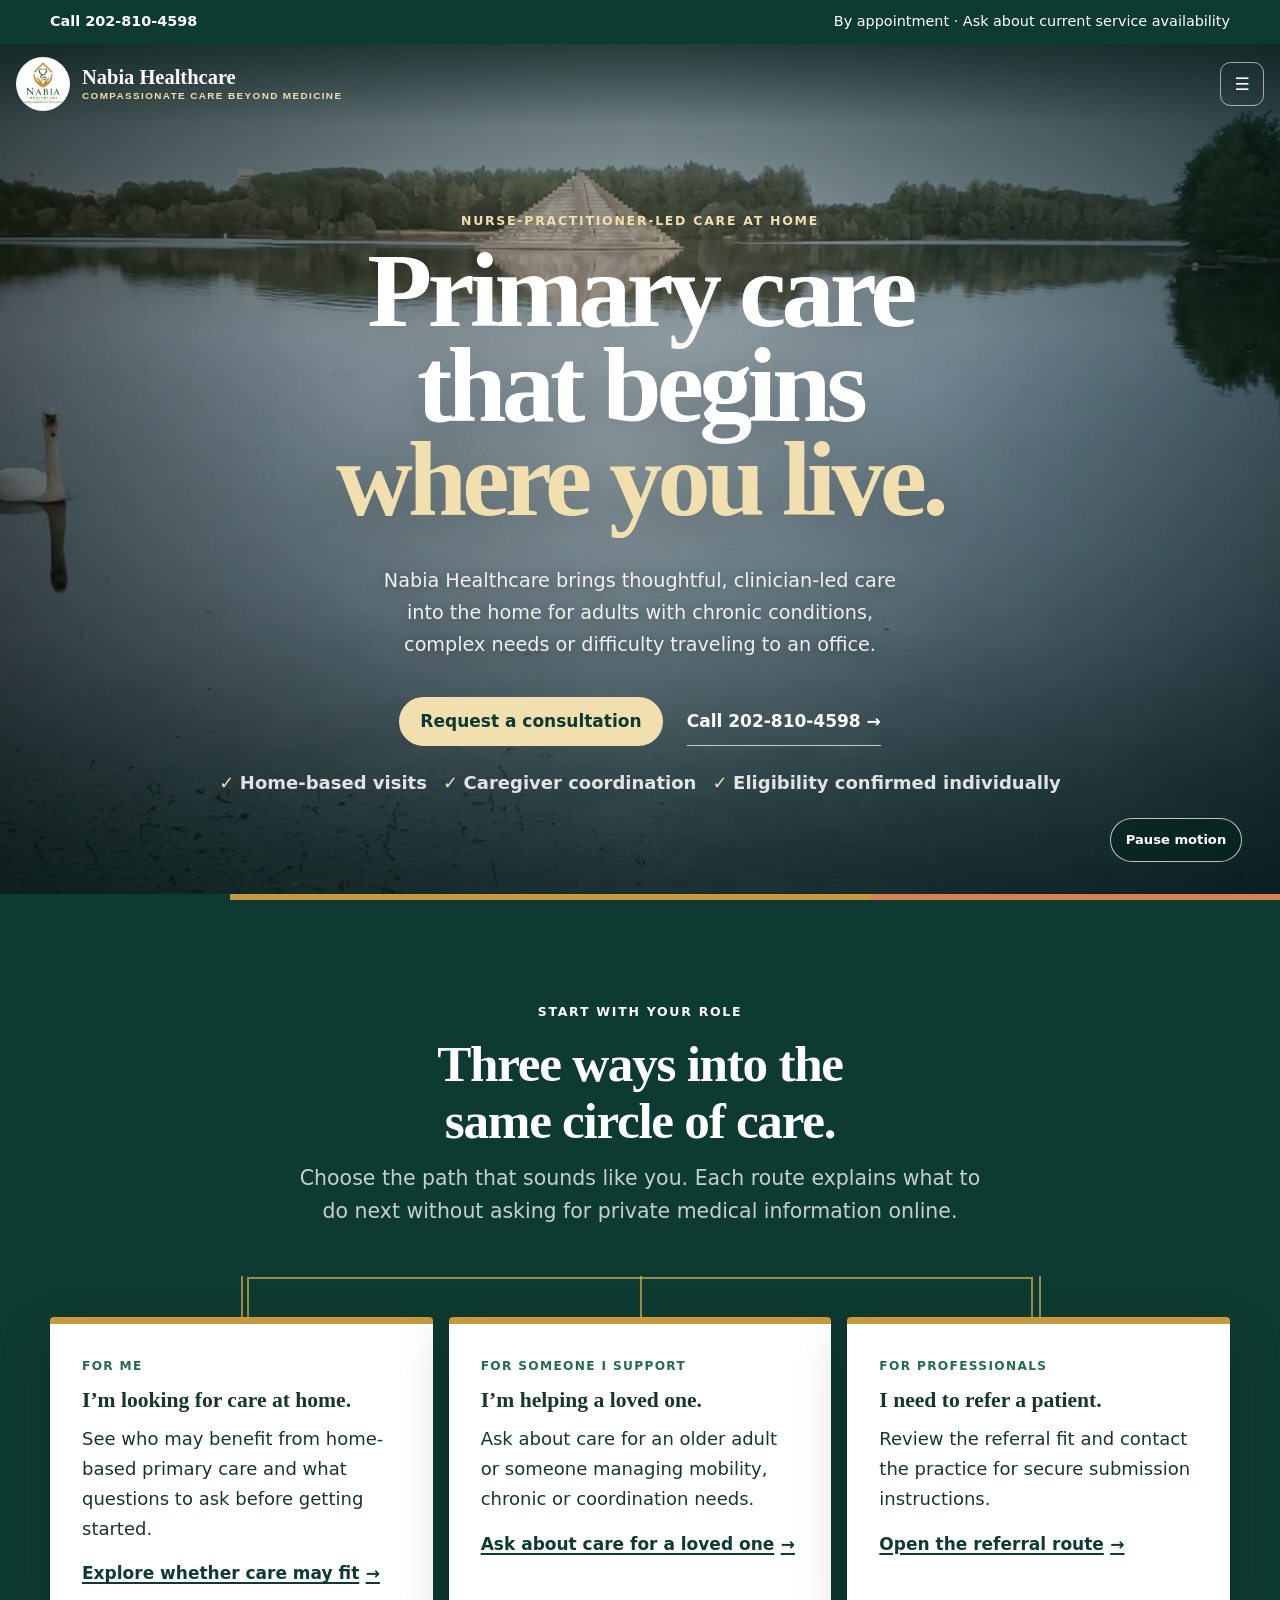
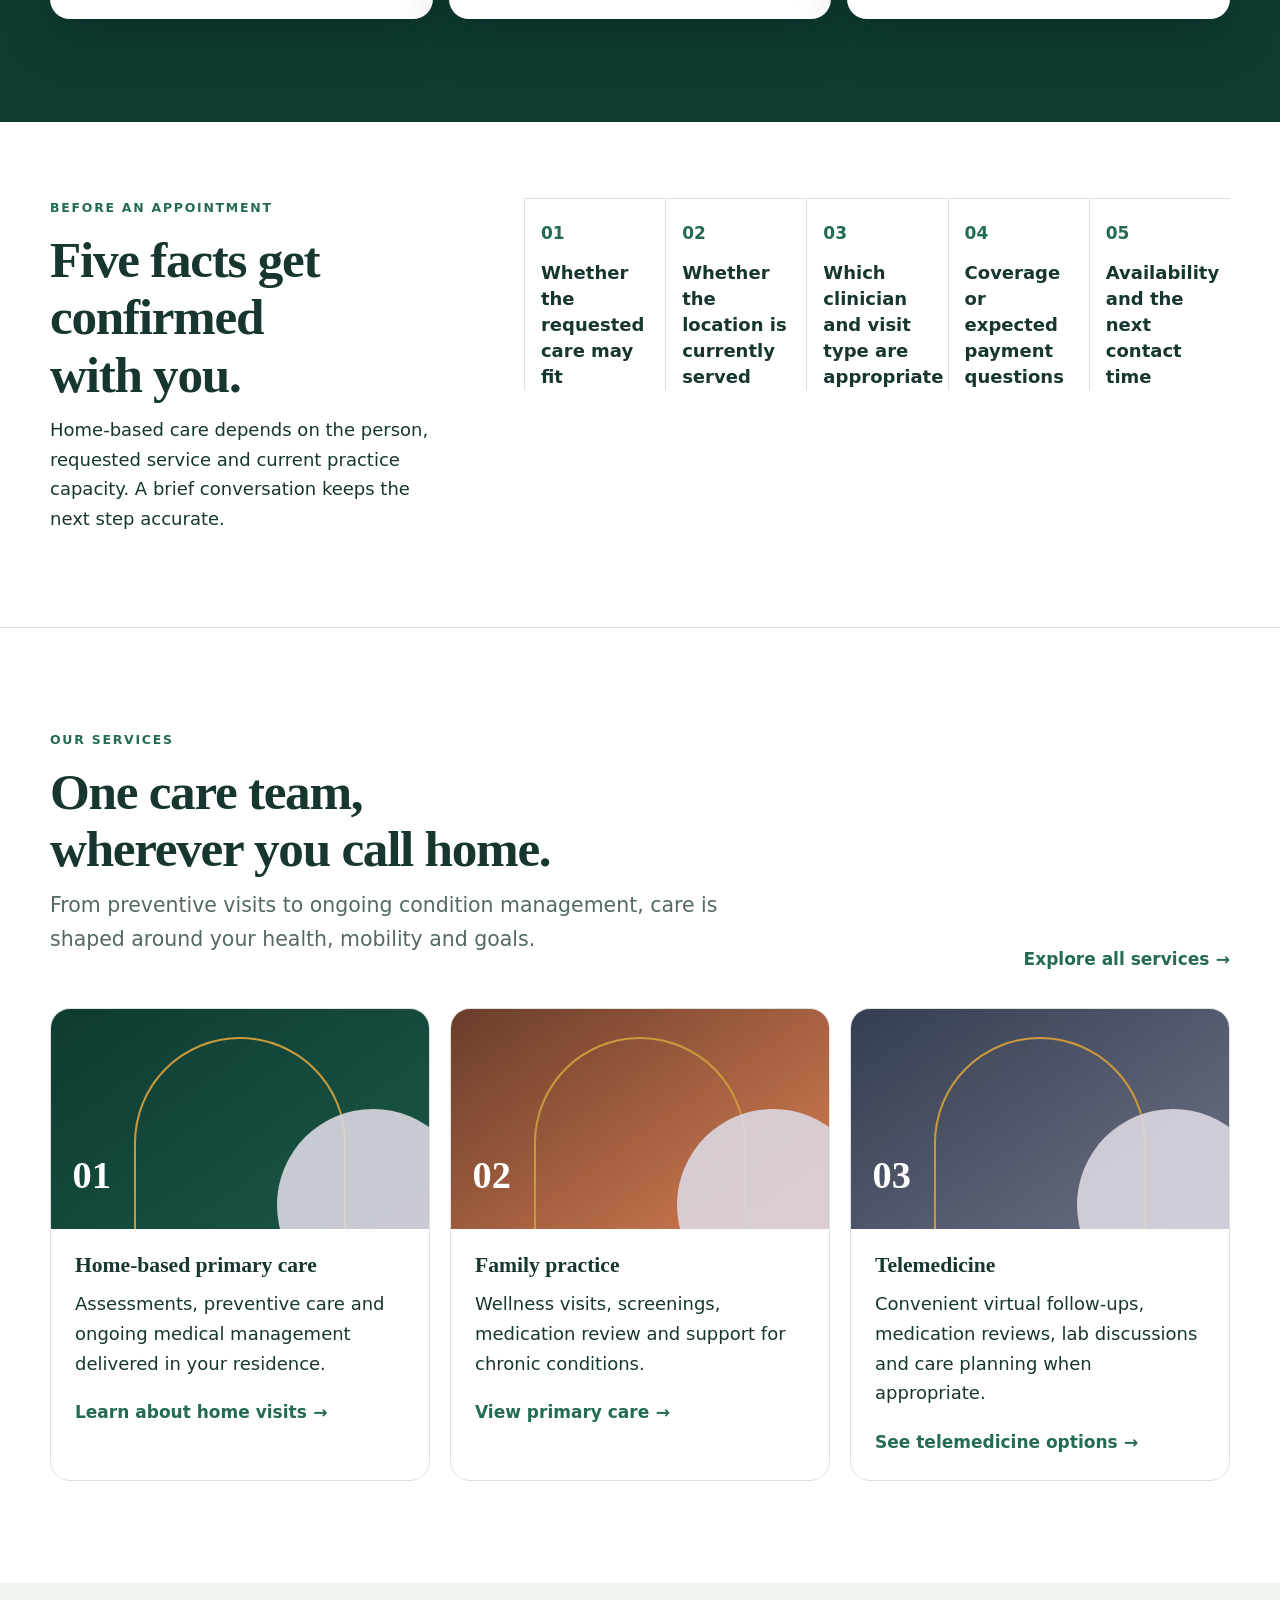
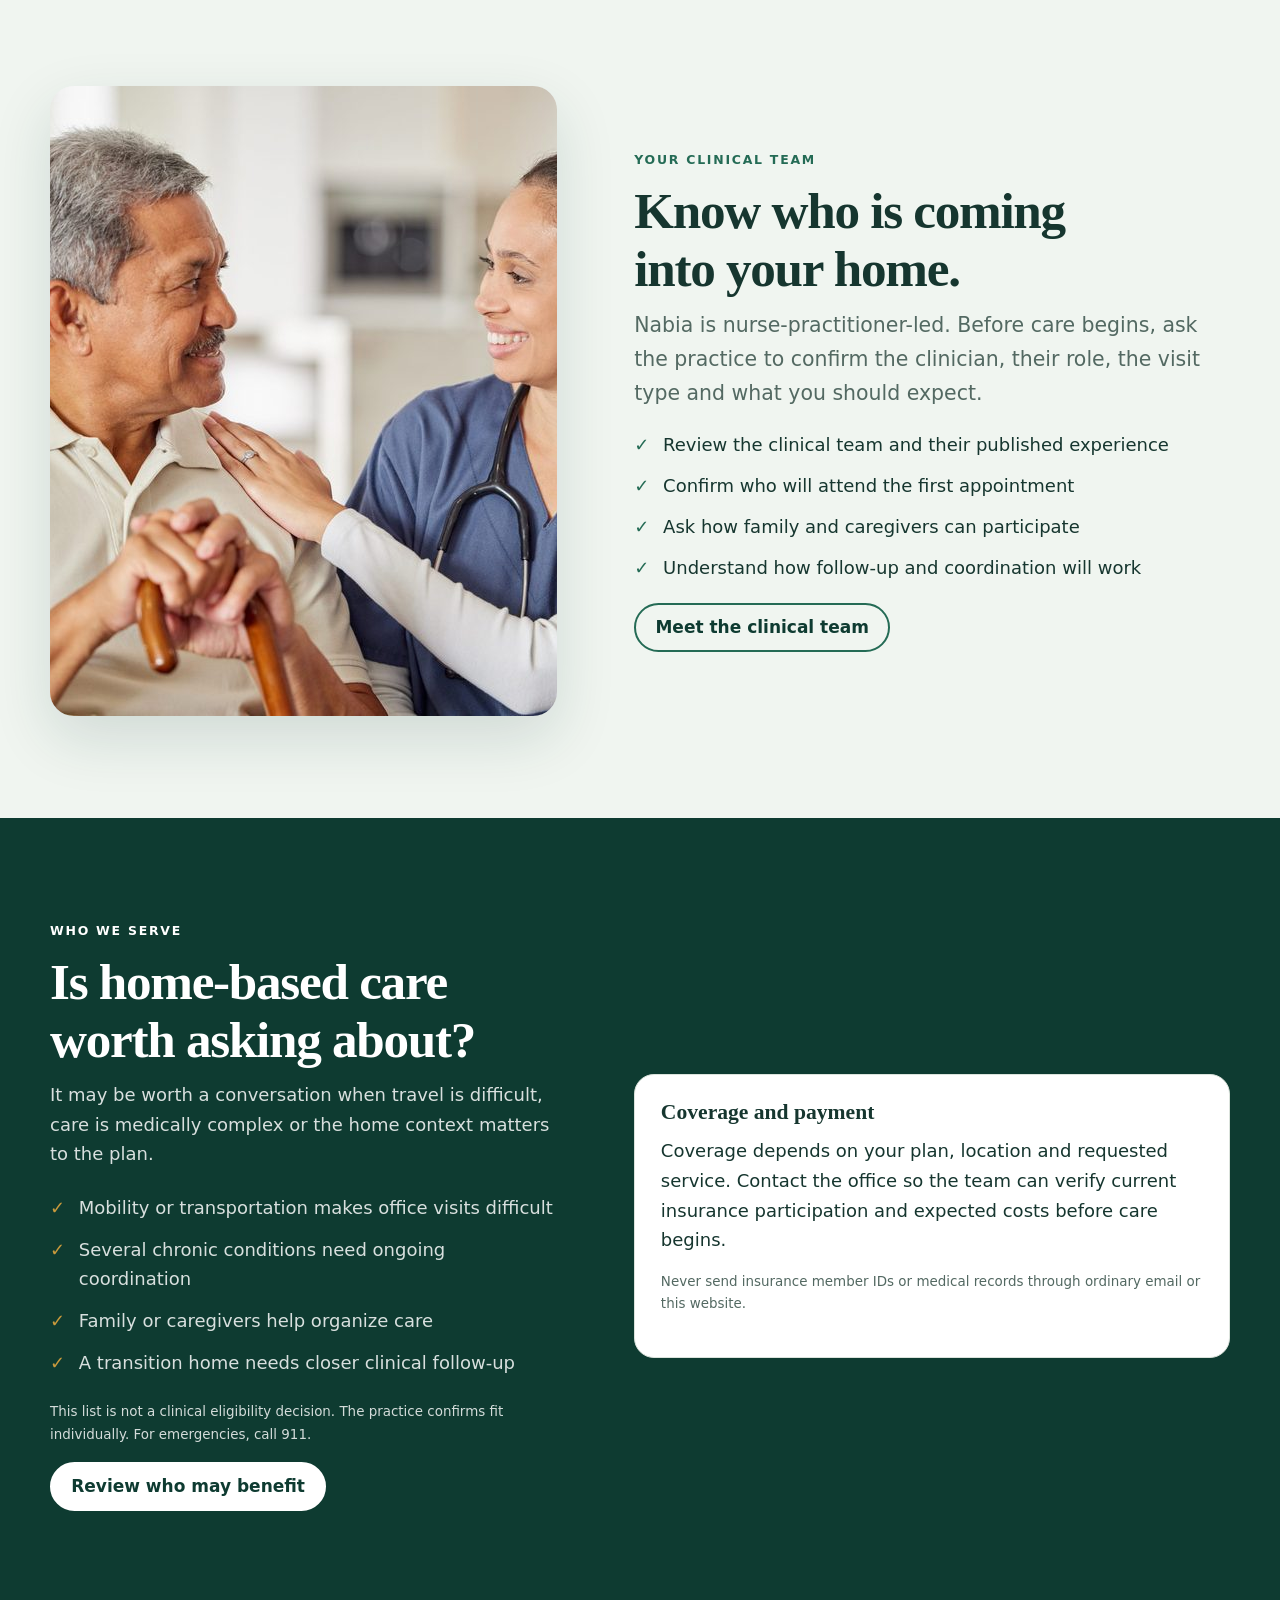
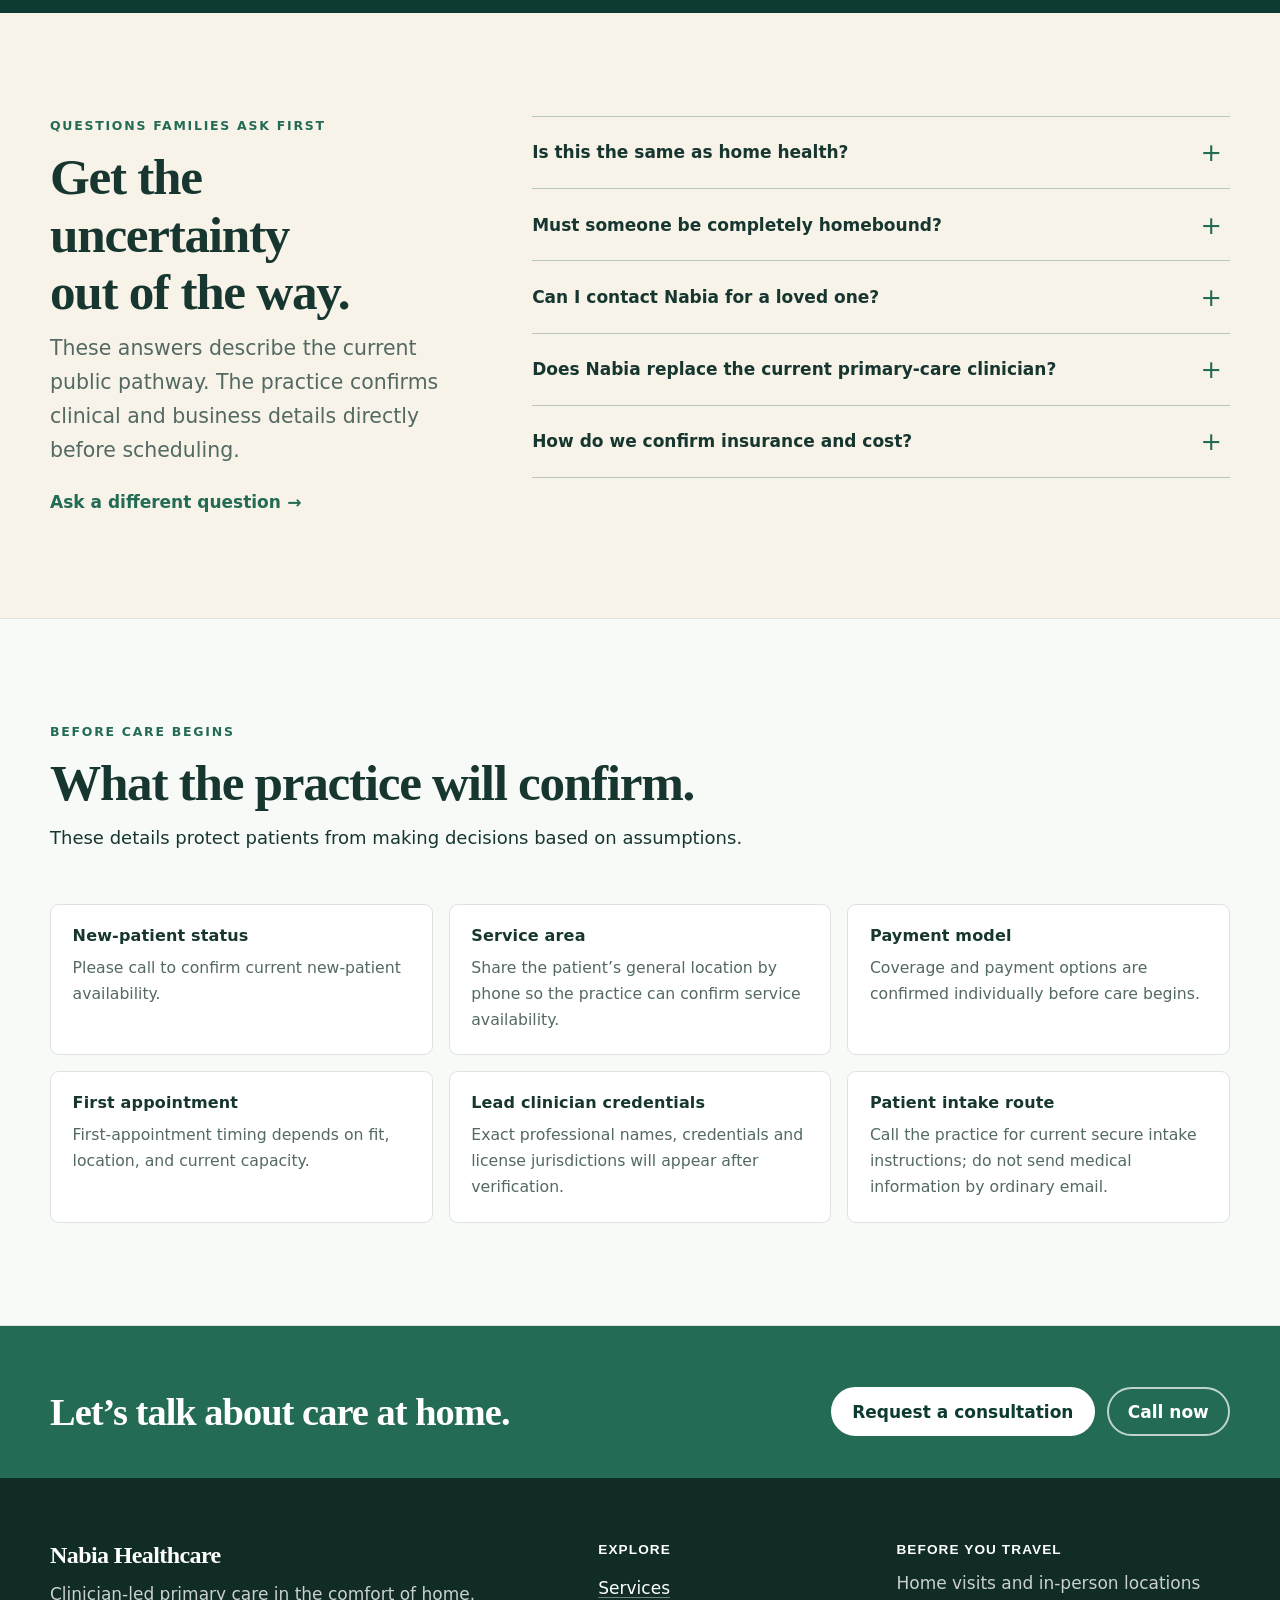
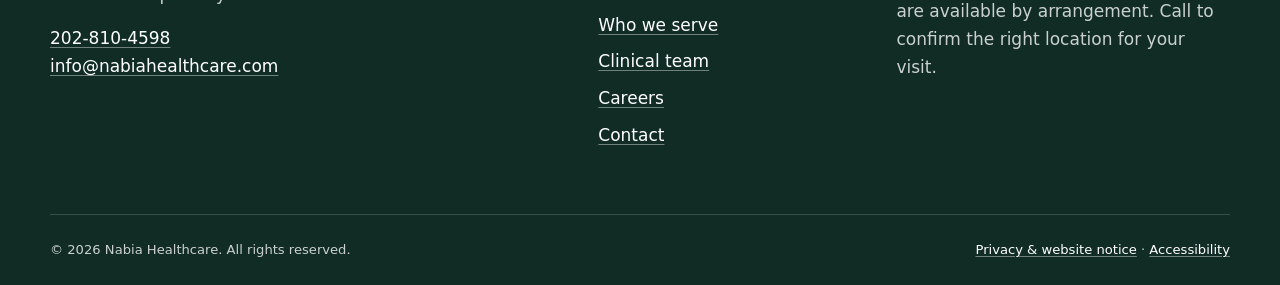
==== index.html @ 27d5a348 "deploy: Nabia owner review preview" ====
<!doctype html>
<html lang="en">
<head>
  <meta charset="utf-8">
  <meta name="viewport" content="width=device-width, initial-scale=1">
  <meta name="referrer" content="no-referrer">
  <meta http-equiv="Content-Security-Policy" content="default-src 'self'; base-uri 'self'; connect-src 'none'; font-src 'self'; form-action 'self' mailto:; frame-src 'none'; img-src 'self' data:; manifest-src 'self'; media-src 'self'; object-src 'none'; script-src 'self' 'sha256-T7D8QpWen45HVB629J/kuU2vk8e2bzvzKRarYNp/gFs='; style-src 'self'; worker-src 'none'">
  <title>Nabia Healthcare | Home-Based Primary Care</title>
  <meta name="description" content="Nurse-practitioner-led primary care at home for adults with chronic conditions, complex needs or difficulty traveling to an office.">
  <link rel="canonical" href="https://nabiahealthcare.com/">
  <meta property="og:title" content="Nabia Healthcare | Care that comes to you">
  <meta property="og:description" content="Personalized medical care at home, by telemedicine and through coordinated primary care.">
  <meta property="og:type" content="website">
  <meta property="og:url" content="https://nabiahealthcare.com/">
  <meta name="theme-color" content="#123e33">
  <link rel="stylesheet" href="assets/styles.css?v=20260719-careers-1">
  <script type="application/ld+json">
  {
    "@context": "https://schema.org",
    "@type": "MedicalOrganization",
    "name": "Nabia Healthcare",
    "url": "https://nabiahealthcare.com/",
    "telephone": "+1-202-810-4598",
    "email": "info@nabiahealthcare.com"
  }
  </script>
  <meta name="robots" content="noindex, nofollow, noarchive">
</head>
<body class="home-page">
  <a class="skip-link" href="#main">Skip to main content</a>
  <div class="topbar">
    <div class="container topbar-inner">
      <a href="tel:+12028104598" aria-label="Call Nabia Healthcare at 202-810-4598">Call 202-810-4598</a>
      <span class="topbar-note">By appointment · Ask about current service availability</span>
    </div>
  </div>
  <header class="site-header">
    <div class="container header-inner">
      <a class="brand" href="index.html" aria-label="Nabia Healthcare home">
        <img src="assets/images/image-96f4d317ba77.jpg" alt="" width="54" height="54">
        <span>Nabia Healthcare<span>Compassionate Care Beyond Medicine</span></span>
      </a>
      <button class="nav-toggle" type="button" data-nav-toggle aria-controls="site-nav" aria-expanded="false" aria-label="Open navigation">☰</button>
      <nav class="site-nav" id="site-nav" data-nav aria-label="Primary navigation">
        <a href="index.html" aria-current="page">Home</a>
        <a href="services.html">Services</a>
        <a href="who-we-serve.html">Who we serve</a>
        <a href="about.html">About</a>
        <a href="our-team.html">Clinical team</a>
        <a href="referrals.html">For professionals</a>
        <a href="careers.html">Careers</a>
        <a href="contact.html">Contact</a>
      </nav>
      <a class="button header-cta" href="contact.html">Request a consultation</a>
    </div>
  </header>

  <main id="main" tabindex="-1">
    <section class="hero">
      <div class="hero-grid">
        <div class="hero-copy">
          <p class="eyebrow">Nurse-practitioner-led care at home</p>
          <h1>Primary care that begins <em>where you live.</em></h1>
          <p class="lede">Nabia Healthcare brings thoughtful, clinician-led care into the home for adults with chronic conditions, complex needs or difficulty traveling to an office.</p>
          <div class="hero-actions">
            <a class="button" href="contact.html">Request a consultation</a>
            <a class="hero-phone" href="tel:+12028104598">Call 202-810-4598 <span aria-hidden="true">→</span></a>
          </div>
          <ul class="trust-line" aria-label="Care highlights">
            <li>Home-based visits</li>
            <li>Caregiver coordination</li>
            <li>Eligibility confirmed individually</li>
          </ul>
        </div>
        <div class="hero-media">
          <div class="hero-video-frame">
            <video class="hero-video" id="nabia-lake-window" data-hero-video autoplay muted loop playsinline controls preload="metadata" poster="assets/media/nabia-lake-window-poster.jpg?v=20260718-swan-v4" disablepictureinpicture disableremoteplayback aria-label="Calm lake, mirrored pavilion and approaching swan">
              <source src="assets/media/nabia-lake-window.webm?v=20260718-swan-v4" type="video/webm">
              <source src="assets/media/nabia-lake-window.mp4?v=20260718-swan-v4" type="video/mp4">
            </video>
            <button class="hero-video-toggle" type="button" data-hero-video-toggle aria-controls="nabia-lake-window">Pause motion</button>
          </div>
        </div>
      </div>
    </section>

    <section class="section route-section" aria-labelledby="route-title">
      <div class="container">
        <div class="route-intro">
          <p class="eyebrow">Start with your role</p>
          <h2 id="route-title">Three ways into the same circle of care.</h2>
          <p class="lede">Choose the path that sounds like you. Each route explains what to do next without asking for private medical information online.</p>
        </div>
        <div class="care-routes">
          <article class="care-route"><p class="route-label">For me</p><h3>I’m looking for care at home.</h3><p>See who may benefit from home-based primary care and what questions to ask before getting started.</p><a class="route-link" href="who-we-serve.html">Explore whether care may fit <span aria-hidden="true">→</span></a></article>
          <article class="care-route"><p class="route-label">For someone I support</p><h3>I’m helping a loved one.</h3><p>Ask about care for an older adult or someone managing mobility, chronic or coordination needs.</p><a class="route-link" href="contact.html#consultation">Ask about care for a loved one <span aria-hidden="true">→</span></a></article>
          <article class="care-route"><p class="route-label">For professionals</p><h3>I need to refer a patient.</h3><p>Review the referral fit and contact the practice for secure submission instructions.</p><a class="route-link" href="referrals.html">Open the referral route <span aria-hidden="true">→</span></a></article>
        </div>
      </div>
    </section>

    <section class="threshold-strip" aria-labelledby="threshold-title">
      <div class="container threshold-layout">
        <div>
          <p class="eyebrow">Before an appointment</p>
          <h2 id="threshold-title">Five facts get confirmed with you.</h2>
          <p>Home-based care depends on the person, requested service and current practice capacity. A brief conversation keeps the next step accurate.</p>
        </div>
        <dl class="threshold-facts">
          <div><dt>01</dt><dd>Whether the requested care may fit</dd></div>
          <div><dt>02</dt><dd>Whether the location is currently served</dd></div>
          <div><dt>03</dt><dd>Which clinician and visit type are appropriate</dd></div>
          <div><dt>04</dt><dd>Coverage or expected payment questions</dd></div>
          <div><dt>05</dt><dd>Availability and the next contact time</dd></div>
        </dl>
      </div>
    </section>

    <section class="section" aria-labelledby="services-title">
      <div class="container">
        <div class="section-heading">
          <div>
            <p class="eyebrow">Our services</p>
            <h2 id="services-title">One care team, wherever you call home.</h2>
            <p class="lede">From preventive visits to ongoing condition management, care is shaped around your health, mobility and goals.</p>
          </div>
          <a class="text-link" href="services.html">Explore all services</a>
        </div>
        <div class="grid-3">
          <article class="card service-card">
            <div class="service-sigil service-sigil-home" aria-hidden="true"><span>01</span></div>
            <div class="card-body">
              <h3>Home-based primary care</h3>
              <p>Assessments, preventive care and ongoing medical management delivered in your residence.</p>
              <a class="text-link" href="services.html#home-care">Learn about home visits</a>
            </div>
          </article>
          <article class="card service-card">
            <div class="service-sigil service-sigil-primary" aria-hidden="true"><span>02</span></div>
            <div class="card-body">
              <h3>Family practice</h3>
              <p>Wellness visits, screenings, medication review and support for chronic conditions.</p>
              <a class="text-link" href="services.html#primary-care">View primary care</a>
            </div>
          </article>
          <article class="card service-card">
            <div class="service-sigil service-sigil-virtual" aria-hidden="true"><span>03</span></div>
            <div class="card-body">
              <h3>Telemedicine</h3>
              <p>Convenient virtual follow-ups, medication reviews, lab discussions and care planning when appropriate.</p>
              <a class="text-link" href="services.html#telemedicine">See telemedicine options</a>
            </div>
          </article>
        </div>
      </div>
    </section>

    <section class="section section-soft" aria-labelledby="why-title">
      <div class="container split">
        <div class="split-media">
          <img src="assets/images/image-25db465300ee.jpg" alt="A nurse listening to a patient during a home visit" width="900" height="630" loading="lazy">
        </div>
        <div>
          <p class="eyebrow">Your clinical team</p>
          <h2 id="why-title">Know who is coming into your home.</h2>
          <p class="lede">Nabia is nurse-practitioner-led. Before care begins, ask the practice to confirm the clinician, their role, the visit type and what you should expect.</p>
          <ul class="check-list">
            <li>Review the clinical team and their published experience</li>
            <li>Confirm who will attend the first appointment</li>
            <li>Ask how family and caregivers can participate</li>
            <li>Understand how follow-up and coordination will work</li>
          </ul>
          <a class="button button-secondary" href="our-team.html">Meet the clinical team</a>
        </div>
      </div>
    </section>

    <section class="section section-dark" aria-labelledby="serve-title">
      <div class="container split">
        <div>
          <p class="eyebrow">Who we serve</p>
          <h2 id="serve-title">Is home-based care worth asking about?</h2>
          <p>It may be worth a conversation when travel is difficult, care is medically complex or the home context matters to the plan.</p>
          <ul class="inverse-check-list">
            <li>Mobility or transportation makes office visits difficult</li>
            <li>Several chronic conditions need ongoing coordination</li>
            <li>Family or caregivers help organize care</li>
            <li>A transition home needs closer clinical follow-up</li>
          </ul>
          <p class="fine-print inverse-fine-print">This list is not a clinical eligibility decision. The practice confirms fit individually. For emergencies, call 911.</p>
          <a class="button button-light" href="who-we-serve.html">Review who may benefit</a>
        </div>
        <div class="card">
          <h3>Coverage and payment</h3>
          <p>Coverage depends on your plan, location and requested service. Contact the office so the team can verify current insurance participation and expected costs before care begins.</p>
          <p class="fine-print">Never send insurance member IDs or medical records through ordinary email or this website.</p>
        </div>
      </div>
    </section>

    <section class="section faq-section" aria-labelledby="questions-title">
      <div class="container faq-layout">
        <div class="faq-intro">
          <p class="eyebrow">Questions families ask first</p>
          <h2 id="questions-title">Get the uncertainty out of the way.</h2>
          <p class="lede">These answers describe the current public pathway. The practice confirms clinical and business details directly before scheduling.</p>
          <a class="text-link" href="contact.html#consultation">Ask a different question</a>
        </div>
        <div class="faq-list">
          <details>
            <summary>Is this the same as home health?</summary>
            <p>No. Nabia’s website describes clinician-led primary care. Home health, personal care, therapy and hospice are different services. Ask which services Nabia provides and which may require another organization.</p>
          </details>
          <details>
            <summary>Must someone be completely homebound?</summary>
            <p>Not every person with difficulty reaching an office has the same needs. Contact the practice to confirm current eligibility and whether the requested visit type is available.</p>
          </details>
          <details>
            <summary>Can I contact Nabia for a loved one?</summary>
            <p>You may make a general inquiry. The practice may need the patient’s permission or other legal authority before discussing private health information with anyone else.</p>
          </details>
          <details>
            <summary>Does Nabia replace the current primary-care clinician?</summary>
            <p>That depends on the requested service and care arrangement. Ask whether Nabia would provide ongoing primary care, a limited service or coordination with the current clinical team.</p>
          </details>
          <details>
            <summary>How do we confirm insurance and cost?</summary>
            <p>Call the practice with the plan name only. Do not send a member ID through this website or ordinary email. Confirm participation and expected payment before care begins.</p>
          </details>
        </div>
      </div>
    </section>

    <section class="band">
      <div class="container band-inner">
        <div><p class="eyebrow">Ready when you are</p><h2>Let’s talk about care at home.</h2></div>
        <div class="button-row"><a class="button button-light" href="contact.html">Request a consultation</a><a class="button button-outline-light" href="tel:+12028104598">Call now</a></div>
      </div>
    </section>
  </main>

  <footer class="site-footer">
    <div class="container">
      <div class="footer-grid">
        <div><h2>Nabia Healthcare</h2><p>Clinician-led primary care in the comfort of home.</p><p><a href="tel:+12028104598">202-810-4598</a><br><a href="mailto:info@nabiahealthcare.com">info@nabiahealthcare.com</a></p></div>
        <div><h3>Explore</h3><ul class="footer-links"><li><a href="services.html">Services</a></li><li><a href="who-we-serve.html">Who we serve</a></li><li><a href="our-team.html">Clinical team</a></li><li><a href="careers.html">Careers</a></li><li><a href="contact.html">Contact</a></li></ul></div>
        <div><h3>Before you travel</h3><p>Home visits and in-person locations are available by arrangement. Call to confirm the right location for your visit.</p></div>
      </div>
      <div class="footer-bottom"><span>© <span data-year>2026</span> Nabia Healthcare. All rights reserved.</span><span><a href="privacy.html">Privacy & website notice</a> · <a href="contact.html#accessibility">Accessibility</a></span></div>
    </div>
  </footer>
  <script src="assets/owner-content.js" defer></script>
  <script src="assets/site.js" defer></script>
</body>
</html>
---- assets/styles.css ----
:root {
  --ink: #16362f;
  --ink-soft: #536962;
  --green: #246b55;
  --green-dark: #0e3b31;
  --sage: #dce9df;
  --sage-light: #f0f5f0;
  --cream: #f7f3e9;
  --gold: #c99a3c;
  --gold-light: #f1dfaf;
  --peach: #d97f53;
  --lilac: #dcd7e1;
  --white: #ffffff;
  --line: #dbe3dc;
  --danger: #8a2d2d;
  --shadow: 0 22px 60px rgba(14, 59, 49, 0.14);
  --radius: 1.25rem;
  --max: 1180px;
}

*,
*::before,
*::after {
  box-sizing: border-box;
}

html {
  scroll-behavior: smooth;
}

body {
  margin: 0;
  color: var(--ink);
  background: var(--white);
  font-family: "Avenir Next", Inter, ui-sans-serif, system-ui, -apple-system, BlinkMacSystemFont, "Segoe UI", sans-serif;
  font-size: 1.0625rem;
  line-height: 1.65;
  text-rendering: optimizeLegibility;
}

img {
  display: block;
  max-width: 100%;
}

a {
  color: var(--green);
  text-underline-offset: 0.18em;
}

a:hover {
  color: var(--green-dark);
}

a,
button {
  touch-action: manipulation;
  -webkit-tap-highlight-color: rgba(29, 90, 72, 0.18);
}

button,
input,
select,
textarea {
  font: inherit;
}

h1,
h2,
h3 {
  margin: 0 0 0.75rem;
  color: var(--ink);
  font-family: "Iowan Old Style", "Palatino Linotype", "Book Antiqua", Palatino, Georgia, serif;
  line-height: 1.12;
  text-wrap: balance;
}

h1 {
  font-size: clamp(2.55rem, 6vw, 5.35rem);
  letter-spacing: -0.04em;
}

h2 {
  font-size: clamp(2rem, 4vw, 3.4rem);
  letter-spacing: -0.025em;
}

h3 {
  font-size: 1.35rem;
}

h1,
h2,
h3,
[id] {
  scroll-margin-top: 7rem;
}

p {
  margin: 0 0 1rem;
}

main p,
main li,
main dd {
  font-size: 1.125rem;
}

.skip-link {
  position: fixed;
  z-index: 1000;
  top: 0.5rem;
  left: 0.5rem;
  padding: 0.7rem 1rem;
  color: var(--white);
  background: var(--green-dark);
  border-radius: 0.5rem;
  transform: translateY(-160%);
}

.skip-link:focus-visible {
  transform: translateY(0);
}

.container {
  width: min(calc(100% - 2rem), var(--max));
  margin-inline: auto;
}

.narrow {
  max-width: 760px;
}

.eyebrow {
  margin-bottom: 0.75rem;
  color: var(--green);
  font-size: 0.78rem;
  font-weight: 800;
  letter-spacing: 0.14em;
  text-transform: uppercase;
}

.lede {
  max-width: 690px;
  color: var(--ink-soft);
  font-size: clamp(1.08rem, 2vw, 1.28rem);
}

.topbar {
  color: var(--white);
  background: var(--green-dark);
  font-size: 0.9rem;
}

.topbar-inner {
  display: flex;
  min-height: 2.75rem;
  align-items: center;
  justify-content: space-between;
  gap: 1rem;
}

.topbar a {
  color: var(--white);
  font-weight: 750;
  text-decoration: none;
}

.site-header {
  position: sticky;
  z-index: 100;
  top: 0;
  background: rgba(255, 255, 255, 0.94);
  border-bottom: 1px solid var(--line);
  backdrop-filter: blur(12px);
}

.header-inner {
  display: flex;
  width: min(calc(100% - 2rem), 1320px);
  min-height: 5rem;
  align-items: center;
  justify-content: space-between;
  gap: 2rem;
}

.brand {
  display: inline-flex;
  align-items: center;
  gap: 0.75rem;
  color: var(--ink);
  font-family: Georgia, "Times New Roman", serif;
  font-size: 1.28rem;
  font-weight: 700;
  line-height: 1;
  text-decoration: none;
}

.brand img {
  width: 54px;
  height: 54px;
  object-fit: cover;
  border-radius: 50%;
}

.brand span span {
  display: block;
  margin-top: 0.2rem;
  color: var(--green);
  font-family: Inter, ui-sans-serif, sans-serif;
  font-size: 0.62rem;
  font-weight: 800;
  letter-spacing: 0.14em;
  text-transform: uppercase;
}

.site-nav {
  display: flex;
  align-items: center;
  gap: 1.45rem;
}

.site-nav a {
  color: var(--ink);
  font-size: 0.95rem;
  font-weight: 700;
  text-decoration: none;
  white-space: nowrap;
}

.site-nav a[aria-current="page"] {
  color: var(--green);
  text-decoration: underline;
  text-decoration-color: var(--gold);
  text-decoration-thickness: 3px;
  text-underline-offset: 0.5rem;
}

.nav-toggle {
  display: none;
  min-width: 44px;
  min-height: 44px;
  color: var(--ink);
  background: transparent;
  border: 1px solid var(--line);
  border-radius: 0.65rem;
  cursor: pointer;
}

.nav-toggle span {
  display: block;
  font-size: 1.35rem;
  line-height: 1;
}

.button {
  display: inline-flex;
  min-height: 46px;
  align-items: center;
  justify-content: center;
  padding: 0.78rem 1.2rem;
  color: var(--white);
  background: var(--green);
  border: 2px solid var(--green);
  border-radius: 999px;
  font-weight: 800;
  line-height: 1.2;
  text-decoration: none;
  transition: transform 160ms ease, background 160ms ease;
}

.button:hover {
  color: var(--white);
  background: var(--green-dark);
  border-color: var(--green-dark);
  transform: translateY(-1px);
}

.button-secondary {
  color: var(--green-dark);
  background: transparent;
  border-color: var(--green);
}

.button-secondary:hover {
  color: var(--white);
}

.button-light {
  color: var(--green-dark);
  background: var(--white);
  border-color: var(--white);
}

.button-light:hover {
  color: var(--green-dark);
  background: var(--cream);
  border-color: var(--cream);
}

.hero {
  position: relative;
  overflow: hidden;
  min-height: calc(100svh - 2.75rem);
  color: var(--white);
  background: var(--green-dark);
  isolation: isolate;
}

.hero-video-frame::after {
  content: "";
  position: absolute;
  z-index: 1;
  inset: 0;
  pointer-events: none;
  background:
    radial-gradient(circle at 50% 42%, rgba(241, 223, 175, 0.1), transparent 48%),
    linear-gradient(180deg, rgba(4, 28, 24, 0.48) 0%, rgba(9, 43, 35, 0.16) 34%, rgba(4, 28, 24, 0.28) 68%, rgba(4, 28, 24, 0.68) 100%),
    linear-gradient(90deg, rgba(74, 49, 18, 0.18), rgba(241, 223, 175, 0.12), rgba(15, 54, 44, 0.2));
}

.hero::after,
.page-hero::after {
  content: "";
  position: absolute;
  right: 0;
  bottom: 0;
  left: 0;
  height: 0.35rem;
  background: linear-gradient(90deg, var(--green-dark) 0 18%, var(--gold) 18% 68%, var(--peach) 68% 100%);
}

.hero::after { z-index: 3; }

.hero-grid {
  position: relative;
  display: grid;
  min-height: calc(100svh - 2.75rem);
  grid-template-columns: 1fr;
  align-items: stretch;
}

.hero-copy {
  position: relative;
  z-index: 2;
  grid-area: 1 / 1;
  display: flex;
  width: min(100%, var(--max));
  margin-inline: auto;
  flex-direction: column;
  align-items: center;
  justify-content: center;
  padding: clamp(8.5rem, 15vh, 11rem) 1rem clamp(4.5rem, 8vh, 6.5rem);
  text-align: center;
  pointer-events: none;
}

.hero-copy > * { pointer-events: auto; }

.hero-copy h1 {
  max-width: 15ch;
  color: var(--white);
  font-size: clamp(4.5rem, 8.3vw, 8.8rem);
  line-height: 0.89;
  letter-spacing: -0.045em;
  text-wrap: balance;
  text-shadow: 0 0.08em 0.55em rgba(3, 25, 21, 0.38);
}

.hero-copy h1 em {
  color: var(--gold-light);
  font-style: normal;
}

.hero-copy .eyebrow { color: var(--gold-light); }

.hero-copy .lede {
  max-width: 45rem;
  margin-top: 1.65rem;
  color: rgba(255, 255, 255, 0.9);
  font-size: clamp(1.05rem, 1.5vw, 1.3rem);
  text-wrap: balance;
  text-shadow: 0 1px 1rem rgba(3, 25, 21, 0.55);
}

.hero-copy .button {
  color: var(--green-dark);
  background: var(--gold-light);
  border-color: var(--gold-light);
}

.hero-copy .button:hover {
  color: var(--green-dark);
  background: var(--cream);
  border-color: var(--cream);
}

.hero-copy .button-secondary {
  color: var(--white);
  background: rgba(7, 38, 31, 0.34);
  border-color: rgba(255, 255, 255, 0.78);
  backdrop-filter: blur(0.45rem);
}

.hero-copy .button-secondary:hover {
  color: var(--green-dark);
  background: var(--white);
}

.hero-actions,
.button-row {
  display: flex;
  flex-wrap: wrap;
  gap: 0.75rem;
  margin-top: 1.25rem;
}

.hero-actions {
  align-items: center;
  justify-content: center;
  gap: 1rem 1.5rem;
}

.hero-phone {
  min-height: 44px;
  padding: 0.65rem 0;
  color: var(--white);
  border-bottom: 1px solid rgba(255, 255, 255, 0.72);
  font-weight: 800;
  text-decoration: none;
}

.hero-phone:hover {
  color: var(--gold-light);
  border-color: var(--gold-light);
}

.trust-line {
  display: flex;
  flex-wrap: wrap;
  gap: 0.5rem 1rem;
  margin: 1.35rem 0 0;
  padding: 0;
  color: rgba(255, 255, 255, 0.86);
  font-size: 0.9rem;
  font-weight: 700;
  list-style: none;
}

.trust-line li::before {
  content: "✓";
  margin-right: 0.35rem;
  color: var(--gold-light);
}

.hero-media {
  position: relative;
  z-index: 0;
  grid-area: 1 / 1;
  min-height: calc(100svh - 2.75rem);
  overflow: hidden;
  background: var(--green-dark) url("media/nabia-lake-window-poster.jpg") center / cover no-repeat;
}

.hero-video-frame {
  position: absolute;
  inset: 0;
  width: 100%;
  height: 100%;
  overflow: hidden;
}

.hero-video {
  display: block;
  width: 100%;
  height: 100%;
  border: 0;
  border-radius: 0;
  background: var(--green-dark);
  box-shadow: none;
  object-fit: cover;
  object-position: center;
}

.hero-video-toggle {
  position: absolute;
  right: clamp(1rem, 3vw, 3rem);
  bottom: clamp(1.25rem, 3vw, 2.5rem);
  z-index: 2;
  min-height: 44px;
  border: 1px solid rgba(255, 255, 255, 0.72);
  border-radius: 999px;
  padding: 0.55rem 0.9rem;
  background: rgba(7, 38, 31, 0.68);
  color: white;
  font: inherit;
  font-size: 0.82rem;
  font-weight: 800;
  cursor: pointer;
  backdrop-filter: blur(0.4rem);
}

.hero-video-toggle:hover {
  background: var(--green-dark);
}

.hero-video-toggle:focus-visible {
  outline: 3px solid var(--gold);
  outline-offset: 3px;
}

.has-js .hero-video {
  pointer-events: none;
}

.home-page .site-header {
  position: absolute;
  z-index: 100;
  top: 2.75rem;
  right: 0;
  left: 0;
  color: var(--white);
  background: linear-gradient(180deg, rgba(4, 28, 24, 0.58), rgba(4, 28, 24, 0));
  border-bottom: 0;
  backdrop-filter: none;
}

.owner-preview-mode .home-page .topbar { display: none; }

.owner-preview-mode .home-page .site-header { top: 2.9rem; }

.owner-preview-mode .home-page .hero,
.owner-preview-mode .home-page .hero-grid,
.owner-preview-mode .home-page .hero-media {
  min-height: calc(100svh - 2.9rem);
}

.home-page .brand,
.home-page .site-nav a { color: var(--white); }

.home-page .brand span span { color: var(--gold-light); }

.home-page .site-nav a[aria-current="page"] { color: var(--white); }

.home-page .nav-toggle {
  color: var(--white);
  border-color: rgba(255, 255, 255, 0.6);
}

.home-page .header-cta {
  color: var(--green-dark);
  background: rgba(255, 255, 255, 0.9);
  border-color: rgba(255, 255, 255, 0.9);
}

.hero-media img {
  width: 100%;
  height: 100%;
  object-fit: cover;
  object-position: center;
}

.section {
  padding: clamp(4rem, 8vw, 7rem) 0;
}

.section-soft {
  background: var(--sage-light);
}

.route-section {
  position: relative;
  background: var(--green-dark);
}

.route-intro {
  max-width: 780px;
  margin: 0 auto 3rem;
  color: rgba(255, 255, 255, 0.78);
  text-align: center;
}

.route-intro h2,
.route-intro .eyebrow {
  color: var(--white);
}

.route-intro .lede {
  margin-inline: auto;
  color: rgba(255, 255, 255, 0.76);
}

.care-routes {
  position: relative;
  display: grid;
  grid-template-columns: repeat(3, minmax(0, 1fr));
  gap: 1rem;
  padding-top: 2.5rem;
}

.care-routes::before {
  content: "";
  position: absolute;
  top: 0;
  right: 16.666%;
  left: 16.666%;
  height: 2.5rem;
  border-top: 2px solid rgba(214, 169, 79, 0.72);
  border-right: 2px solid rgba(214, 169, 79, 0.72);
  border-left: 2px solid rgba(214, 169, 79, 0.72);
}

.care-route {
  position: relative;
  min-width: 0;
  padding: 2rem;
  background: var(--white);
  border-top: 0.45rem solid var(--gold);
  border-radius: 0.25rem 0.25rem var(--radius) var(--radius);
  box-shadow: 0 18px 50px rgba(5, 23, 19, 0.24);
}

.care-route::before {
  content: "";
  position: absolute;
  top: -3rem;
  left: 50%;
  width: 2px;
  height: 2.55rem;
  background: rgba(214, 169, 79, 0.72);
}

.route-label {
  margin-bottom: 0.75rem;
  color: var(--green);
  font-size: 0.76rem;
  font-weight: 850;
  letter-spacing: 0.11em;
  text-transform: uppercase;
}

.route-link {
  display: inline-flex;
  gap: 0.4rem;
  align-items: center;
  color: var(--green-dark);
  font-weight: 850;
  text-decoration-thickness: 2px;
}

.route-link:hover {
  text-decoration-color: var(--gold);
}

.threshold-strip {
  padding: clamp(3rem, 6vw, 5rem) 0;
  background: var(--white);
  border-bottom: 1px solid var(--line);
}

.threshold-layout {
  display: grid;
  grid-template-columns: 0.72fr 1.28fr;
  align-items: start;
  gap: clamp(2rem, 6vw, 5rem);
}

.threshold-layout h2 {
  max-width: 12ch;
  font-size: clamp(2rem, 4vw, 3.2rem);
}

.threshold-facts {
  display: grid;
  margin: 0;
  grid-template-columns: repeat(5, minmax(0, 1fr));
  border-top: 1px solid var(--line);
}

.threshold-facts div {
  min-width: 0;
  padding: 1.25rem 1rem 0;
  border-left: 1px solid var(--line);
}

.threshold-facts dt {
  margin-bottom: 0.75rem;
  color: var(--green);
  font-weight: 850;
  font-variant-numeric: tabular-nums;
}

.threshold-facts dd {
  margin: 0;
  color: var(--ink);
  font-weight: 700;
  line-height: 1.45;
}

.referral-layout {
  display: grid;
  grid-template-columns: 1.1fr 0.9fr;
  align-items: start;
  gap: clamp(2rem, 6vw, 5rem);
}

.referral-callout {
  padding: clamp(1.5rem, 4vw, 2.5rem);
  background: var(--cream);
  border-top: 0.45rem solid var(--gold);
  border-radius: 0.25rem 0.25rem var(--radius) var(--radius);
}

.referral-partners {
  display: grid;
  grid-template-columns: repeat(2, minmax(0, 1fr));
  gap: 0.65rem 1rem;
}

.referral-partners li {
  padding: 0.8rem 0;
  border-bottom: 1px solid var(--line);
}

.section-dark {
  color: rgba(255, 255, 255, 0.84);
  background: var(--green-dark);
}

.section-dark h2,
.section-dark h3,
.section-dark .eyebrow {
  color: var(--white);
}

.section-dark .card {
  color: var(--ink);
}

.section-dark .card h3 {
  color: var(--ink);
}

.section-heading {
  display: flex;
  align-items: end;
  justify-content: space-between;
  gap: 2rem;
  margin-bottom: 2.2rem;
}

.section-heading > div {
  max-width: 760px;
}

.grid-2,
.grid-3,
.grid-4 {
  display: grid;
  gap: 1.25rem;
}

.grid-2 {
  grid-template-columns: repeat(2, minmax(0, 1fr));
}

.grid-3 {
  grid-template-columns: repeat(3, minmax(0, 1fr));
}

.grid-4 {
  grid-template-columns: repeat(4, minmax(0, 1fr));
}

.card {
  padding: 1.6rem;
  background: var(--white);
  border: 1px solid var(--line);
  border-radius: var(--radius);
}

.card-icon {
  display: grid;
  width: 2.8rem;
  height: 2.8rem;
  margin-bottom: 1rem;
  place-items: center;
  color: var(--green-dark);
  background: var(--sage);
  border-radius: 50%;
  font-size: 1.2rem;
  font-weight: 900;
}

.card-kicker {
  display: inline-block;
  margin-bottom: 0.7rem;
  color: var(--green);
  font-size: 0.74rem;
  font-weight: 900;
  letter-spacing: 0.14em;
  text-transform: uppercase;
}

.service-detail-card {
  position: relative;
}

.service-detail-card:first-child {
  background: linear-gradient(145deg, #fffdf7, var(--sage-light));
  border-color: var(--gold);
  box-shadow: 0 14px 36px rgba(14, 59, 49, 0.08);
}

.service-card {
  overflow: hidden;
  padding: 0;
}

.service-card img {
  width: 100%;
  height: 220px;
  object-fit: cover;
}

.service-sigil {
  position: relative;
  display: grid;
  min-height: 13.75rem;
  overflow: hidden;
  place-items: end start;
  padding: 1.35rem;
  color: var(--white);
  background: var(--green-dark);
}

.service-sigil::before {
  content: "";
  position: absolute;
  inset: 1.75rem 22% 0;
  border: 2px solid var(--gold);
  border-bottom: 0;
  border-radius: 999px 999px 0 0;
}

.service-sigil::after {
  content: "";
  position: absolute;
  right: -2.5rem;
  bottom: -4.5rem;
  width: 12rem;
  height: 12rem;
  background: var(--lilac);
  border-radius: 50%;
  opacity: 0.9;
}

.service-sigil span {
  position: relative;
  z-index: 1;
  font-family: "Iowan Old Style", "Palatino Linotype", Georgia, serif;
  font-size: 2.4rem;
  font-weight: 700;
}

.service-sigil-home { background: linear-gradient(145deg, var(--green-dark), #1b5848); }
.service-sigil-primary { background: linear-gradient(145deg, #693d2b, var(--peach)); }
.service-sigil-virtual { background: linear-gradient(145deg, #343e50, #6f7185); }

.service-card .card-body {
  padding: 1.5rem;
}

.text-link {
  display: inline-flex;
  margin-top: 0.25rem;
  font-weight: 800;
  text-decoration: none;
}

.text-link::after {
  content: "→";
  margin-left: 0.4rem;
}

.split {
  display: grid;
  grid-template-columns: 0.92fr 1.08fr;
  align-items: center;
  gap: clamp(2rem, 6vw, 5rem);
}

.split-media {
  overflow: hidden;
  border-radius: calc(var(--radius) * 1.2);
  box-shadow: var(--shadow);
}

.split-media img {
  width: 100%;
  aspect-ratio: 1.1;
  object-fit: cover;
}

/* Golden Threshold: code-native art that cannot crop away its meaning or
   imply that a stock model is one of Nabia's clinicians. */
.threshold-art {
  position: relative;
  min-height: clamp(22rem, 42vw, 34rem);
  overflow: hidden;
  isolation: isolate;
  background: var(--green-dark);
  border-radius: calc(var(--radius) * 1.2);
  box-shadow: var(--shadow);
}

.threshold-art::before {
  content: "";
  position: absolute;
  z-index: -1;
  inset: 11% 14% 0;
  background: linear-gradient(155deg, #fff9e9 0 54%, var(--gold-light) 54% 100%);
  border: 0.7rem solid var(--gold);
  border-bottom: 0;
  border-radius: 50% 50% 0 0 / 34% 34% 0 0;
}

.threshold-art::after {
  content: "";
  position: absolute;
  z-index: -1;
  right: -8%;
  bottom: -19%;
  width: 52%;
  aspect-ratio: 1;
  background: var(--lilac);
  border-radius: 50%;
}

.threshold-sun,
.threshold-table,
.threshold-chair,
.threshold-path {
  position: absolute;
  display: block;
}

.threshold-sun {
  top: 22%;
  left: 29%;
  width: 18%;
  aspect-ratio: 1;
  background: var(--peach);
  border-radius: 50%;
}

.threshold-table {
  right: 18%;
  bottom: 17%;
  width: 45%;
  height: 8%;
  background: #8f5b3e;
  border-radius: 999px;
  box-shadow: 0 5rem 0 -2.1rem #8f5b3e;
}

.threshold-chair {
  bottom: 11%;
  left: 22%;
  width: 20%;
  height: 28%;
  border: 0.55rem solid var(--green);
  border-bottom: 0;
  border-radius: 50% 50% 0.4rem 0.4rem;
}

.threshold-path {
  right: 12%;
  bottom: 0;
  left: 12%;
  height: 0.35rem;
  background: var(--gold);
}

.threshold-window,
.threshold-rug {
  position: absolute;
  display: block;
}

.threshold-window {
  top: 27%;
  left: 22%;
  width: 19%;
  aspect-ratio: 0.82;
  background:
    linear-gradient(90deg, transparent 46%, var(--white) 46% 54%, transparent 54%),
    linear-gradient(transparent 46%, var(--white) 46% 54%, transparent 54%),
    #9ec6c2;
  border: 0.35rem solid var(--white);
  box-shadow: 0 0 0 0.18rem rgba(14, 59, 49, 0.12);
}

.threshold-rug {
  right: 20%;
  bottom: 7%;
  width: 39%;
  height: 10%;
  background: var(--peach);
  border-radius: 50%;
  opacity: 0.92;
}

.threshold-art-home::before {
  inset: 8% 10% 0;
  border-width: 0.85rem;
}

.threshold-art-home::after {
  right: -13%;
  bottom: -25%;
  width: 59%;
}

.threshold-art-home .threshold-sun {
  top: 17%;
  left: auto;
  right: 19%;
  width: 16%;
  background: var(--gold);
}

.threshold-art-home .threshold-table {
  right: 17%;
  bottom: 25%;
  width: 38%;
}

.threshold-art-home .threshold-chair {
  bottom: 18%;
  left: 39%;
  width: 20%;
  height: 30%;
}

.threshold-art-home .threshold-path {
  right: 9%;
  left: 9%;
  height: 0.45rem;
}

.threshold-art-care .threshold-sun { top: 18%; left: 54%; background: var(--gold); }
.threshold-art-team .threshold-chair { left: 49%; width: 25%; }
.threshold-art-referral .threshold-path {
  top: 49%;
  right: 10%;
  bottom: auto;
  left: 10%;
  height: 2px;
  box-shadow: 0 3.75rem 0 var(--gold), 0 7.5rem 0 var(--gold);
}

.check-list,
.plain-list {
  margin: 1.25rem 0;
  padding: 0;
  list-style: none;
}

.check-list li {
  position: relative;
  margin: 0.7rem 0;
  padding-left: 1.8rem;
}

.check-list li::before {
  content: "✓";
  position: absolute;
  left: 0;
  color: var(--green);
  font-weight: 900;
}

.inverse-check-list {
  margin: 1.5rem 0;
  padding: 0;
  list-style: none;
}

.inverse-check-list li {
  position: relative;
  margin: 0.75rem 0;
  padding-left: 1.8rem;
}

.inverse-check-list li::before {
  content: "✓";
  position: absolute;
  left: 0;
  color: var(--gold);
  font-weight: 900;
}

.section-dark .inverse-fine-print {
  color: rgba(255, 255, 255, 0.82);
}

.steps {
  counter-reset: steps;
}

.step {
  position: relative;
  padding-top: 4.5rem;
}

.step::before {
  content: counter(steps, decimal-leading-zero);
  position: absolute;
  top: 0;
  left: 0;
  color: var(--gold);
  font-family: Georgia, "Times New Roman", serif;
  font-size: 2.5rem;
  font-weight: 700;
  counter-increment: steps;
}

.band {
  padding: 2rem 0;
  color: var(--white);
  background: var(--green);
}

.band-inner {
  display: flex;
  align-items: center;
  justify-content: space-between;
  gap: 2rem;
}

.band h2 {
  color: var(--white);
  font-size: clamp(1.7rem, 3vw, 2.5rem);
}

.faq-section {
  background: var(--cream);
}

.faq-layout {
  display: grid;
  grid-template-columns: 0.72fr 1.28fr;
  align-items: start;
  gap: clamp(2rem, 7vw, 6rem);
}

.faq-intro {
  position: sticky;
  top: 8rem;
}

.faq-list {
  border-top: 1px solid #b8c7bf;
}

.faq-list details {
  border-bottom: 1px solid #b8c7bf;
}

.faq-list summary {
  position: relative;
  padding: 1.35rem 3rem 1.35rem 0;
  color: var(--ink);
  cursor: pointer;
  font-weight: 800;
  list-style: none;
}

.faq-list summary:hover {
  color: var(--green);
}

.faq-list summary:focus-visible {
  outline: 3px solid var(--gold);
  outline-offset: 4px;
}

.faq-list summary::-webkit-details-marker {
  display: none;
}

.faq-list summary::after {
  content: "+";
  position: absolute;
  top: 50%;
  right: 0.5rem;
  color: var(--green);
  font-size: 1.6rem;
  font-weight: 500;
  transform: translateY(-50%);
}

.faq-list details[open] summary::after {
  content: "−";
}

.faq-list details p {
  max-width: 68ch;
  padding: 0 3rem 1.5rem 0;
  color: var(--ink-soft);
}

.mobile-action-dock {
  display: none;
}

.page-hero {
  position: relative;
  overflow: hidden;
  padding: clamp(4rem, 8vw, 7rem) 0;
  background: linear-gradient(130deg, var(--cream), var(--sage-light));
}

.page-hero .lede {
  margin-bottom: 0;
}

.careers-hero {
  background:
    radial-gradient(circle at 82% 24%, rgba(201, 154, 60, 0.22), transparent 24%),
    linear-gradient(128deg, var(--cream) 0 53%, var(--sage) 53% 100%);
}

.careers-hero-grid {
  display: grid;
  grid-template-columns: minmax(0, 1.05fr) minmax(320px, 0.95fr);
  align-items: center;
  gap: clamp(2rem, 7vw, 6rem);
}

.careers-hero h1 { max-width: 8ch; }
.careers-hero .button-row { margin-top: 2rem; }

.care-radius {
  position: relative;
  width: min(100%, 440px);
  aspect-ratio: 1;
  justify-self: end;
}

.care-radius-ring,
.care-radius-home,
.care-radius-label { position: absolute; }

.care-radius-ring {
  border: 2px solid rgba(14, 59, 49, 0.28);
  border-radius: 50%;
}

.care-radius-ring-outer { inset: 2%; }
.care-radius-ring-middle { inset: 18%; border-color: rgba(201, 154, 60, 0.78); }
.care-radius-ring-inner { inset: 34%; border-color: var(--green); }

.care-radius-home {
  inset: 42%;
  display: grid;
  place-items: center;
  color: var(--white);
  background: var(--green-dark);
  border-radius: 50%;
  font-family: "Iowan Old Style", "Palatino Linotype", Georgia, serif;
  font-size: 1.15rem;
  font-weight: 700;
}

.care-radius-label {
  padding: 0.38rem 0.65rem;
  color: var(--green-dark);
  background: rgba(255, 255, 255, 0.92);
  border: 1px solid rgba(14, 59, 49, 0.18);
  border-radius: 999px;
  box-shadow: 0 10px 25px rgba(14, 59, 49, 0.1);
  font-size: 0.78rem;
  font-weight: 850;
  letter-spacing: 0.04em;
  text-transform: uppercase;
}

.care-radius-listen { top: 7%; left: 16%; }
.care-radius-coordinate { top: 42%; right: -2%; }
.care-radius-follow { bottom: 8%; left: 7%; }

.career-steps { display: grid; gap: 1rem; }

.career-steps article {
  display: grid;
  grid-template-columns: 5.5rem 1fr;
  align-items: start;
  gap: 1rem;
  padding: 1.25rem 0;
  border-bottom: 1px solid var(--line);
}

.career-steps article:last-child { border-bottom: 0; }

.career-steps article > span {
  padding-top: 0.25rem;
  color: var(--green);
  font-size: 0.78rem;
  font-weight: 850;
  letter-spacing: 0.11em;
  text-transform: uppercase;
}

.career-steps h3,
.career-steps p { margin-bottom: 0.35rem; }

.privacy-callout {
  padding: clamp(1.5rem, 4vw, 2.5rem);
  background: var(--cream);
  border-left: 0.4rem solid var(--gold);
  border-radius: var(--radius);
}

.detail-list {
  margin: 0;
  padding-left: 1.2rem;
}

.detail-list li {
  margin: 0.45rem 0;
}

.team-card h3 {
  margin-bottom: 0.25rem;
}

.role {
  margin-bottom: 1rem;
  color: var(--green);
  font-size: 0.85rem;
  font-weight: 800;
  letter-spacing: 0.08em;
  text-transform: uppercase;
}

.verification-panel {
  display: grid;
  grid-template-columns: 1.12fr 0.88fr;
  gap: clamp(1.5rem, 5vw, 4rem);
  overflow: hidden;
  padding: clamp(2rem, 5vw, 4.2rem);
  color: var(--white);
  background:
    radial-gradient(circle at 88% 16%, rgba(201, 154, 60, 0.34), transparent 24%),
    linear-gradient(135deg, var(--green-dark), #082b24);
  border-radius: calc(var(--radius) + 0.35rem);
  box-shadow: var(--shadow);
}

.verification-panel h2,
.verification-panel h3,
.verification-panel .eyebrow {
  color: var(--white);
}

.verification-panel .role,
.verification-panel p {
  color: rgba(255, 255, 255, 0.82);
}

.verification-panel .owner-copy-pending {
  color: var(--ink);
}

.verification-facts {
  display: grid;
  gap: 1rem;
}

.verification-facts article {
  padding: 1.2rem;
  background: rgba(255, 255, 255, 0.1);
  border: 1px solid rgba(255, 255, 255, 0.22);
  border-radius: 1rem;
}

.verification-facts .card-kicker {
  color: var(--gold-light);
}

.verification-facts p {
  margin-bottom: 0;
}

.notice {
  padding: 1rem 1.2rem;
  color: var(--ink);
  background: #fff8dc;
  border: 1px solid #e7d38d;
  border-radius: 0.8rem;
}

.notice strong {
  color: var(--danger);
}

.button-outline-light {
  color: var(--white);
  background: transparent;
  border-color: rgba(255, 255, 255, 0.7);
}

.button-outline-light:hover {
  color: var(--green-dark);
  background: var(--white);
  border-color: var(--white);
}

.stack {
  display: grid;
  gap: 1rem;
}

.section-gap {
  margin-top: 2rem;
}

.emergency-note {
  margin-bottom: 1.5rem;
}

.emergency-note strong {
  color: var(--danger);
}

.contact-layout {
  display: grid;
  grid-template-columns: 0.78fr 1.22fr;
  gap: clamp(2rem, 6vw, 5rem);
}

.contact-details {
  display: grid;
  gap: 1rem;
}

.contact-details address {
  font-style: normal;
}

.form-grid {
  display: grid;
  grid-template-columns: repeat(2, minmax(0, 1fr));
  gap: 1rem;
}

.field {
  display: grid;
  gap: 0.4rem;
}

.field-full {
  grid-column: 1 / -1;
}

label {
  color: var(--ink);
  font-size: 0.9rem;
  font-weight: 800;
}

input,
select,
textarea {
  width: 100%;
  min-height: 48px;
  padding: 0.72rem 0.8rem;
  color: var(--ink);
  background: var(--white);
  border: 1px solid #9aaba4;
  border-radius: 0.55rem;
}

textarea {
  min-height: 120px;
  resize: vertical;
}

input:focus-visible,
select:focus-visible,
textarea:focus-visible,
button:focus-visible,
a:focus-visible {
  outline: 3px solid rgba(196, 146, 54, 0.6);
  outline-offset: 3px;
}

.fine-print {
  color: var(--ink-soft);
  font-size: 0.84rem;
}

.site-footer {
  padding: 4rem 0 1.5rem;
  color: rgba(255, 255, 255, 0.78);
  background: #102c25;
}

.footer-grid {
  display: grid;
  grid-template-columns: 1.5fr 0.75fr 1fr;
  gap: 3rem;
}

.site-footer h2,
.site-footer h3 {
  color: var(--white);
}

.site-footer h2 {
  font-size: 1.5rem;
}

.site-footer h3 {
  font-family: Inter, ui-sans-serif, sans-serif;
  font-size: 0.85rem;
  letter-spacing: 0.08em;
  text-transform: uppercase;
}

.site-footer a {
  color: var(--white);
  text-decoration-color: rgba(255, 255, 255, 0.4);
}

.footer-links {
  display: grid;
  gap: 0.55rem;
  padding: 0;
  list-style: none;
}

.footer-bottom {
  display: flex;
  margin-top: 3rem;
  padding-top: 1.5rem;
  align-items: center;
  justify-content: space-between;
  gap: 1rem;
  border-top: 1px solid rgba(255, 255, 255, 0.16);
  font-size: 0.82rem;
}

.owner-preview-bar {
  display: flex;
  min-height: 2.9rem;
  padding: 0.65rem max(1rem, calc((100vw - var(--max)) / 2));
  align-items: center;
  justify-content: center;
  gap: 1rem;
  color: #3d2b00;
  background: #fff4d6;
  border-bottom: 1px solid #d4ae50;
  font-size: 0.88rem;
}

.owner-preview-bar strong,
.owner-preview-bar a {
  flex: 0 0 auto;
}

.owner-preview-bar span {
  min-width: 0;
}

.owner-preview-bar a {
  color: #4f3800;
  font-weight: 850;
}

.owner-details-section {
  background: #f8faf7;
  border-block: 1px solid var(--line);
}

.owner-details-collapsible {
  padding: 0;
  background: #fffaf0;
}

.owner-details-disclosure > summary {
  display: flex;
  width: min(calc(100% - 2rem), var(--max));
  min-height: 5.5rem;
  margin-inline: auto;
  padding-block: 1.25rem;
  align-items: center;
  justify-content: space-between;
  gap: 1.5rem;
  color: var(--ink);
  cursor: pointer;
  list-style: none;
}

.owner-details-disclosure > summary::-webkit-details-marker {
  display: none;
}

.owner-details-summary strong,
.owner-details-summary small {
  display: block;
}

.owner-details-summary strong {
  font-family: "Iowan Old Style", "Palatino Linotype", "Book Antiqua", Palatino, Georgia, serif;
  font-size: clamp(1.2rem, 2vw, 1.55rem);
}

.owner-details-summary small {
  margin-top: 0.2rem;
  color: var(--ink-soft);
  font-size: 0.9rem;
}

.owner-details-summary-action {
  flex: 0 0 auto;
  color: #684900;
  font-size: 0.86rem;
  font-weight: 850;
  text-decoration: underline;
  text-underline-offset: 0.2em;
}

.owner-details-summary-action::after {
  content: " +";
}

.owner-details-disclosure[open] .owner-details-summary-action::after {
  content: " −";
}

.owner-details-disclosure[open] > .container {
  padding-block: clamp(2rem, 5vw, 4rem);
  border-top: 1px solid rgba(155, 106, 0, 0.24);
}

.owner-details-disclosure > summary:focus-visible {
  outline: 3px solid var(--gold);
  outline-offset: -3px;
}

.owner-field-grid,
.owner-dashboard-list {
  display: grid;
  grid-template-columns: repeat(3, minmax(0, 1fr));
  gap: 1rem;
}

.owner-field {
  position: relative;
  min-width: 0;
  padding: 1.35rem;
  background: var(--white);
  border: 1px solid var(--line);
  border-radius: 0.55rem;
}

.owner-preview-mode .owner-field-pending {
  background: linear-gradient(145deg, #fffdf7, #fff8e5);
  border: 2px dashed #9b6a00;
}

.owner-field h3 {
  margin-bottom: 0.65rem;
  font-family: inherit;
  font-size: 1rem;
  letter-spacing: 0.01em;
}

.owner-field-value {
  margin-bottom: 0;
  color: var(--ink-soft);
  font-size: 0.98rem;
}

.owner-field-status {
  display: inline-flex;
  margin-top: 1rem;
  padding: 0.3rem 0.55rem;
  color: #3d2b00;
  background: #ffe8a6;
  border-radius: 999px;
  font-size: 0.76rem;
  font-weight: 850;
  letter-spacing: 0.03em;
  text-transform: uppercase;
}

.owner-field-verified .owner-field-status {
  color: var(--green-dark);
  background: var(--sage);
}

.owner-copy-pending {
  padding: 0.08em 0.2em;
  background: #fff4d6;
  border-bottom: 2px dashed #9b6a00;
}

.owner-dashboard-hero {
  padding-block: clamp(3rem, 8vw, 6rem);
  color: var(--white);
  background: var(--green-dark);
}

.owner-dashboard-hero h1,
.owner-dashboard-hero .eyebrow {
  color: var(--white);
}

.owner-dashboard-hero p {
  max-width: 66ch;
}

.owner-dashboard-summary {
  display: inline-block;
  margin-top: 1rem;
  padding: 0.55rem 0.75rem;
  color: var(--green-dark);
  background: var(--white);
  border-radius: 0.35rem;
  font-weight: 850;
}

.owner-dashboard {
  padding-block: clamp(3rem, 7vw, 6rem);
}

.owner-dashboard-group + .owner-dashboard-group {
  margin-top: 4rem;
}

.owner-dashboard-group > h2 {
  margin-bottom: 1.25rem;
  padding-bottom: 0.75rem;
  border-bottom: 2px solid var(--green);
}

.owner-field-question {
  color: var(--ink);
  font-weight: 750;
}

.owner-field code {
  display: block;
  overflow-wrap: anywhere;
  margin-top: 1rem;
  color: var(--green-dark);
  font-size: 0.78rem;
}

.owner-dashboard-instructions {
  margin-top: 4rem;
  padding: clamp(1.5rem, 4vw, 2.5rem);
  background: var(--sage);
  border-left: 0.4rem solid var(--green);
  border-radius: var(--radius);
}

@media (min-width: 901px) and (max-width: 1320px) {
  .header-inner {
    position: relative;
    flex-wrap: wrap;
  }

  .has-js .nav-toggle {
    display: inline-grid;
    place-items: center;
  }

  .site-nav {
    order: 3;
    display: flex;
    flex: 1 0 100%;
    flex-flow: row wrap;
    gap: 0.25rem;
    padding: 0.75rem 0;
    background: var(--white);
    border-top: 1px solid var(--line);
  }

  .has-js .site-nav {
    position: absolute;
    top: calc(100% + 1px);
    right: 0;
    left: 0;
    display: none;
    padding: 1rem;
    align-items: stretch;
    flex-direction: column;
    gap: 0;
    background: var(--white);
    border-bottom: 1px solid var(--line);
    box-shadow: var(--shadow);
  }

  .has-js .site-nav[data-open="true"] {
    display: flex;
  }

  .site-nav a {
    padding: 0.85rem 0.5rem;
  }

  .site-nav a[aria-current="page"] {
    text-underline-offset: 0.25rem;
  }

  .header-cta {
    display: none;
  }
}

@media (max-width: 900px) {
  .header-inner {
    flex-wrap: wrap;
  }

  .has-js .nav-toggle {
    display: inline-grid;
    place-items: center;
  }

  .site-nav {
    position: static;
    order: 3;
    display: flex;
    flex: 1 0 100%;
    flex-flow: row wrap;
    gap: 0.25rem;
    padding: 0.75rem 0;
    background: var(--white);
    border-top: 1px solid var(--line);
  }

  .has-js .site-nav {
    position: absolute;
    top: calc(100% + 1px);
    right: 0;
    left: 0;
    display: none;
    padding: 1rem;
    align-items: stretch;
    flex-direction: column;
    gap: 0;
    background: var(--white);
    border-bottom: 1px solid var(--line);
    box-shadow: var(--shadow);
  }

  .has-js .site-nav[data-open="true"] {
    display: flex;
  }

  .site-nav a {
    padding: 0.85rem 0.5rem;
  }

  .site-nav a[aria-current="page"] {
    text-underline-offset: 0.25rem;
  }

  .header-cta {
    display: none;
  }

    .hero-grid { grid-template-columns: 1fr; }

    .home-page .hero-copy {
      justify-content: center;
      padding: clamp(9rem, 17vh, 11rem) 1rem clamp(4.5rem, 8vh, 6rem);
    }

    .home-page .hero-copy h1 {
      max-width: 14ch;
      font-size: clamp(3rem, 12vw, 5.4rem);
    }

    .home-page .hero-copy .lede { max-width: 36rem; }

  .grid-4 {
    grid-template-columns: repeat(2, minmax(0, 1fr));
  }

    .grid-3,
    .care-routes {
      grid-template-columns: 1fr;
    }

    .care-routes {
      gap: 2rem;
      padding-top: 0;
    }

    .care-routes::before {
      display: none;
    }

    .care-route::before {
      top: -2.5rem;
      left: 1.75rem;
      height: 2rem;
    }

      .split,
      .careers-hero-grid,
      .verification-panel,
    .threshold-layout,
    .faq-layout,
      .referral-layout,
    .contact-layout,
    .footer-grid {
      grid-template-columns: 1fr;
    }

    .care-radius {
      width: min(78vw, 390px);
      margin-top: 1rem;
      justify-self: center;
    }

    .split-media {
      max-width: 680px;
    }

    .threshold-facts {
      grid-template-columns: repeat(3, minmax(0, 1fr));
    }

    .owner-field-grid,
    .owner-dashboard-list {
      grid-template-columns: repeat(2, minmax(0, 1fr));
    }

    .threshold-facts div {
      padding-bottom: 1.25rem;
    }

    .faq-intro {
      position: static;
    }
}

@media (max-width: 1320px) {
  .home-page .site-nav {
    background: rgba(7, 38, 31, 0.97);
    border-color: rgba(255, 255, 255, 0.18);
  }

  .home-page .site-nav a { color: var(--white); }
}

  @media (max-width: 620px) {
    body {
      padding-bottom: calc(4.5rem + env(safe-area-inset-bottom));
    }

    .home-page .hero,
    .home-page .hero-grid,
    .home-page .hero-media {
      min-height: max(46rem, calc(100svh - 2.75rem));
    }

    .owner-preview-mode .home-page .hero,
    .owner-preview-mode .home-page .hero-grid,
    .owner-preview-mode .home-page .hero-media {
      min-height: max(46rem, calc(100svh - 2.75rem));
    }

    .home-page .hero-copy {
      padding: 10rem 1rem 5.5rem;
    }

    .home-page .hero-copy h1 { font-size: clamp(3rem, 14vw, 4.5rem); }

    .home-page .hero-copy .lede {
      font-size: 1.05rem;
      line-height: 1.55;
    }

    .home-page .hero-actions { width: 100%; }

    .home-page .hero-actions .button { flex: 1 1 12rem; }

    .home-page .trust-line { gap: 0.35rem 0.8rem; }

    .home-page .hero-video {
      object-position: 53% center;
    }

  .topbar-inner {
    justify-content: center;
  }

  .topbar-note {
    display: none;
  }

  .header-inner {
    min-height: 4.4rem;
  }

  .brand {
    font-size: 1.05rem;
  }

  .brand img {
    width: 44px;
    height: 44px;
  }

  .brand span span {
    max-width: 18ch;
    font-size: 0.52rem;
    line-height: 1.25;
  }

  .care-radius-label { font-size: 0.66rem; }

  .career-steps article {
    grid-template-columns: 1fr;
    gap: 0.25rem;
  }

  .hero-copy {
    padding-block: 3rem;
  }

  .hero-media {
    min-height: 330px;
  }

    .grid-2,
  .grid-4,
  .form-grid {
    grid-template-columns: 1fr;
  }

  .section-heading,
  .band-inner,
  .footer-bottom {
    align-items: flex-start;
    flex-direction: column;
  }

    .field-full {
      grid-column: auto;
    }

    .referral-partners {
      grid-template-columns: 1fr;
    }

      .threshold-facts {
        grid-template-columns: 1fr;
      }

      .owner-preview-bar {
        min-height: 2.75rem;
        padding: 0.6rem 1rem;
        align-items: center;
        justify-content: space-between;
        flex-direction: row;
        gap: 0.5rem;
        flex-wrap: wrap;
      }

      .owner-preview-bar span {
        display: none;
      }

      .owner-preview-bar strong,
      .owner-preview-bar a {
        min-width: 0;
        overflow-wrap: anywhere;
      }

      .owner-field-grid,
      .owner-dashboard-list {
        grid-template-columns: 1fr;
      }

      body.owner-dashboard-page {
        padding-bottom: 0;
      }

    .threshold-facts div {
      display: grid;
      padding: 1rem 0;
      grid-template-columns: 3rem 1fr;
      gap: 0.75rem;
      border-bottom: 1px solid var(--line);
      border-left: 0;
    }

    .threshold-facts dt {
      margin: 0;
    }

    .faq-list summary {
      padding-block: 1.15rem;
    }

    .mobile-action-dock {
      position: fixed;
      z-index: 150;
      right: 0;
      bottom: 0;
      left: 0;
      display: grid;
      padding: 0.65rem max(0.75rem, env(safe-area-inset-right)) calc(0.65rem + env(safe-area-inset-bottom)) max(0.75rem, env(safe-area-inset-left));
      grid-template-columns: 0.8fr 1.2fr;
      gap: 0.6rem;
      background: rgba(255, 255, 255, 0.97);
        border-top: 1px solid var(--line);
        box-shadow: 0 -12px 30px rgba(24, 51, 45, 0.16);
        backdrop-filter: blur(12px);
        opacity: 0;
        pointer-events: none;
        transform: translateY(calc(100% + 1rem));
        transition: opacity 180ms ease, transform 180ms ease;
      }

      .mobile-action-dock[data-visible="true"] {
        opacity: 1;
        pointer-events: auto;
        transform: translateY(0);
      }

    .mobile-action-dock .button {
      min-height: 48px;
      margin: 0;
      padding: 0.65rem 0.8rem;
      justify-content: center;
      text-align: center;
    }
  }

@media (prefers-reduced-motion: reduce) {
  html {
    scroll-behavior: auto;
  }

  *,
  *::before,
  *::after {
    scroll-behavior: auto !important;
    transition-duration: 0.01ms !important;
  }

    .hero-video { display: none; }

    .hero-video-toggle { display: none !important; }
}

  @media print {
    .topbar,
    .owner-preview-bar,
  .site-header,
  .button,
  .mobile-action-dock,
  .site-footer {
    display: none !important;
  }

  body {
    color: #000;
  }
}
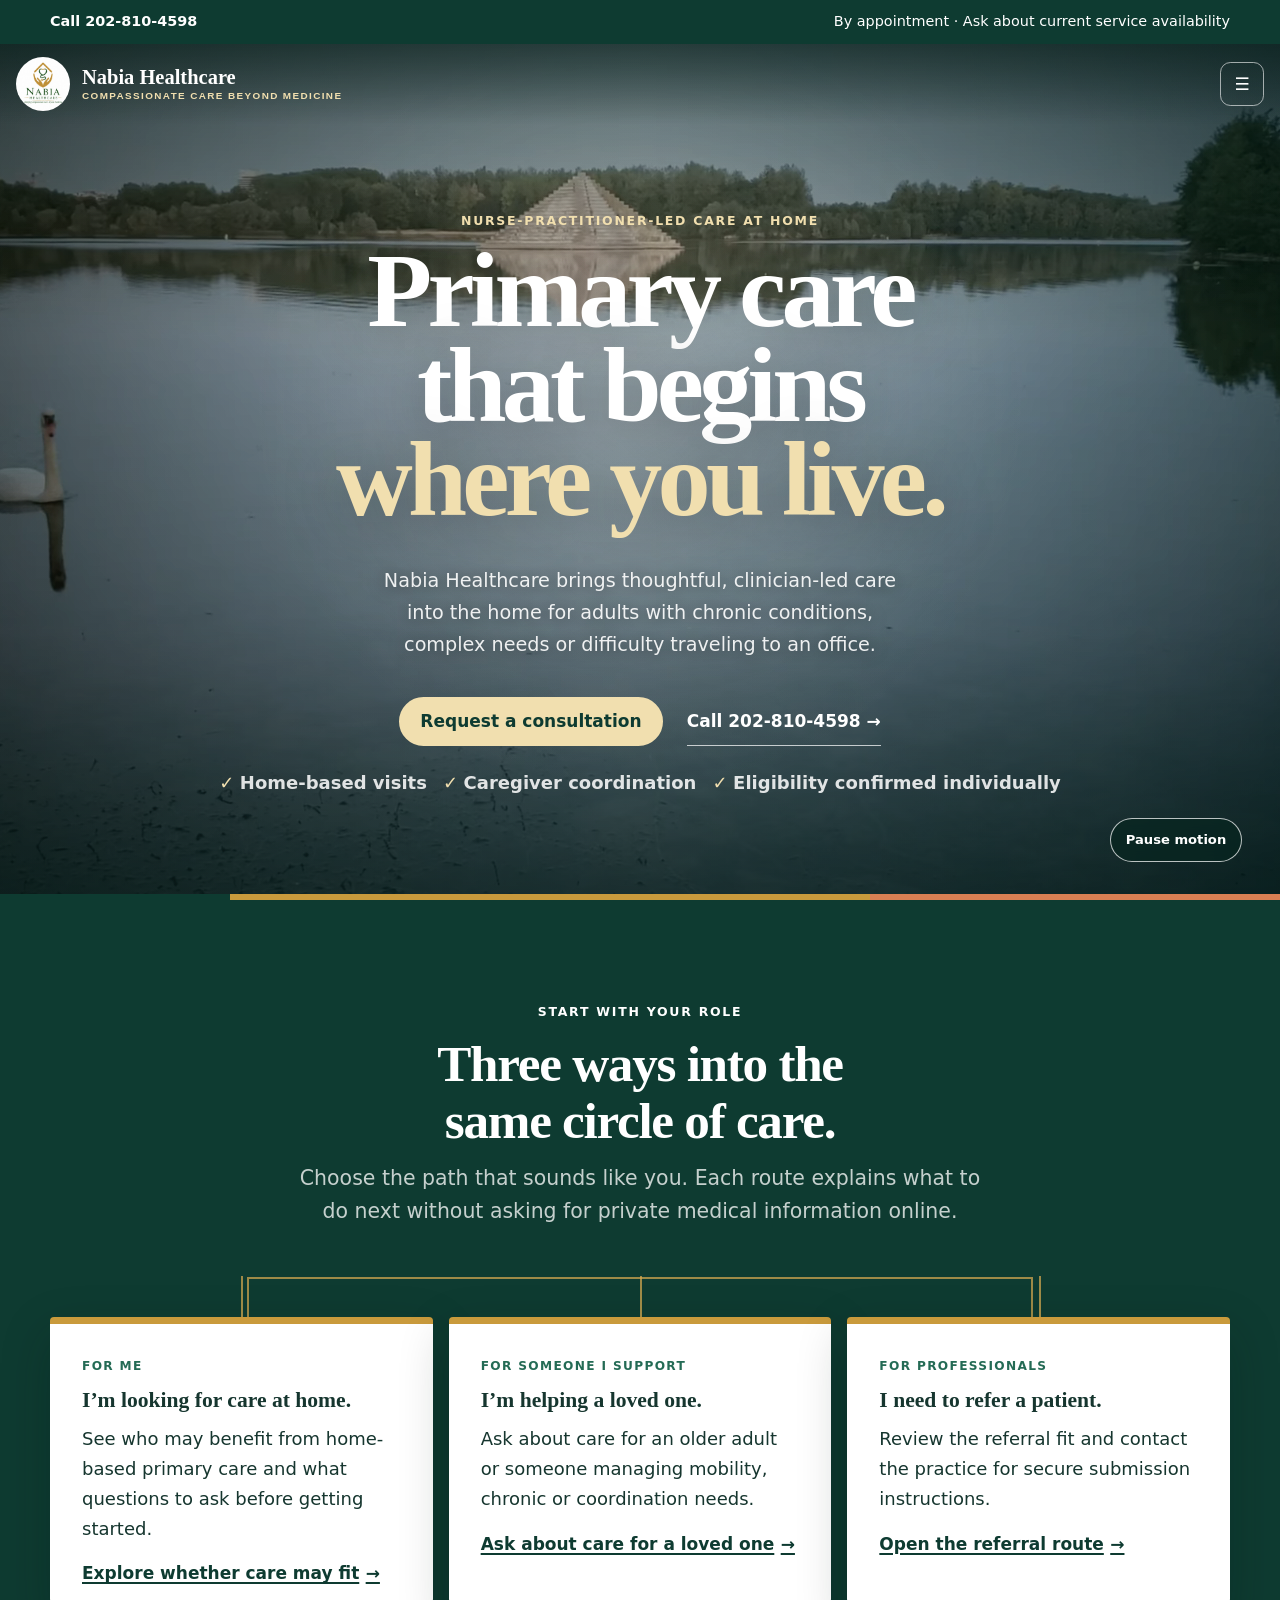
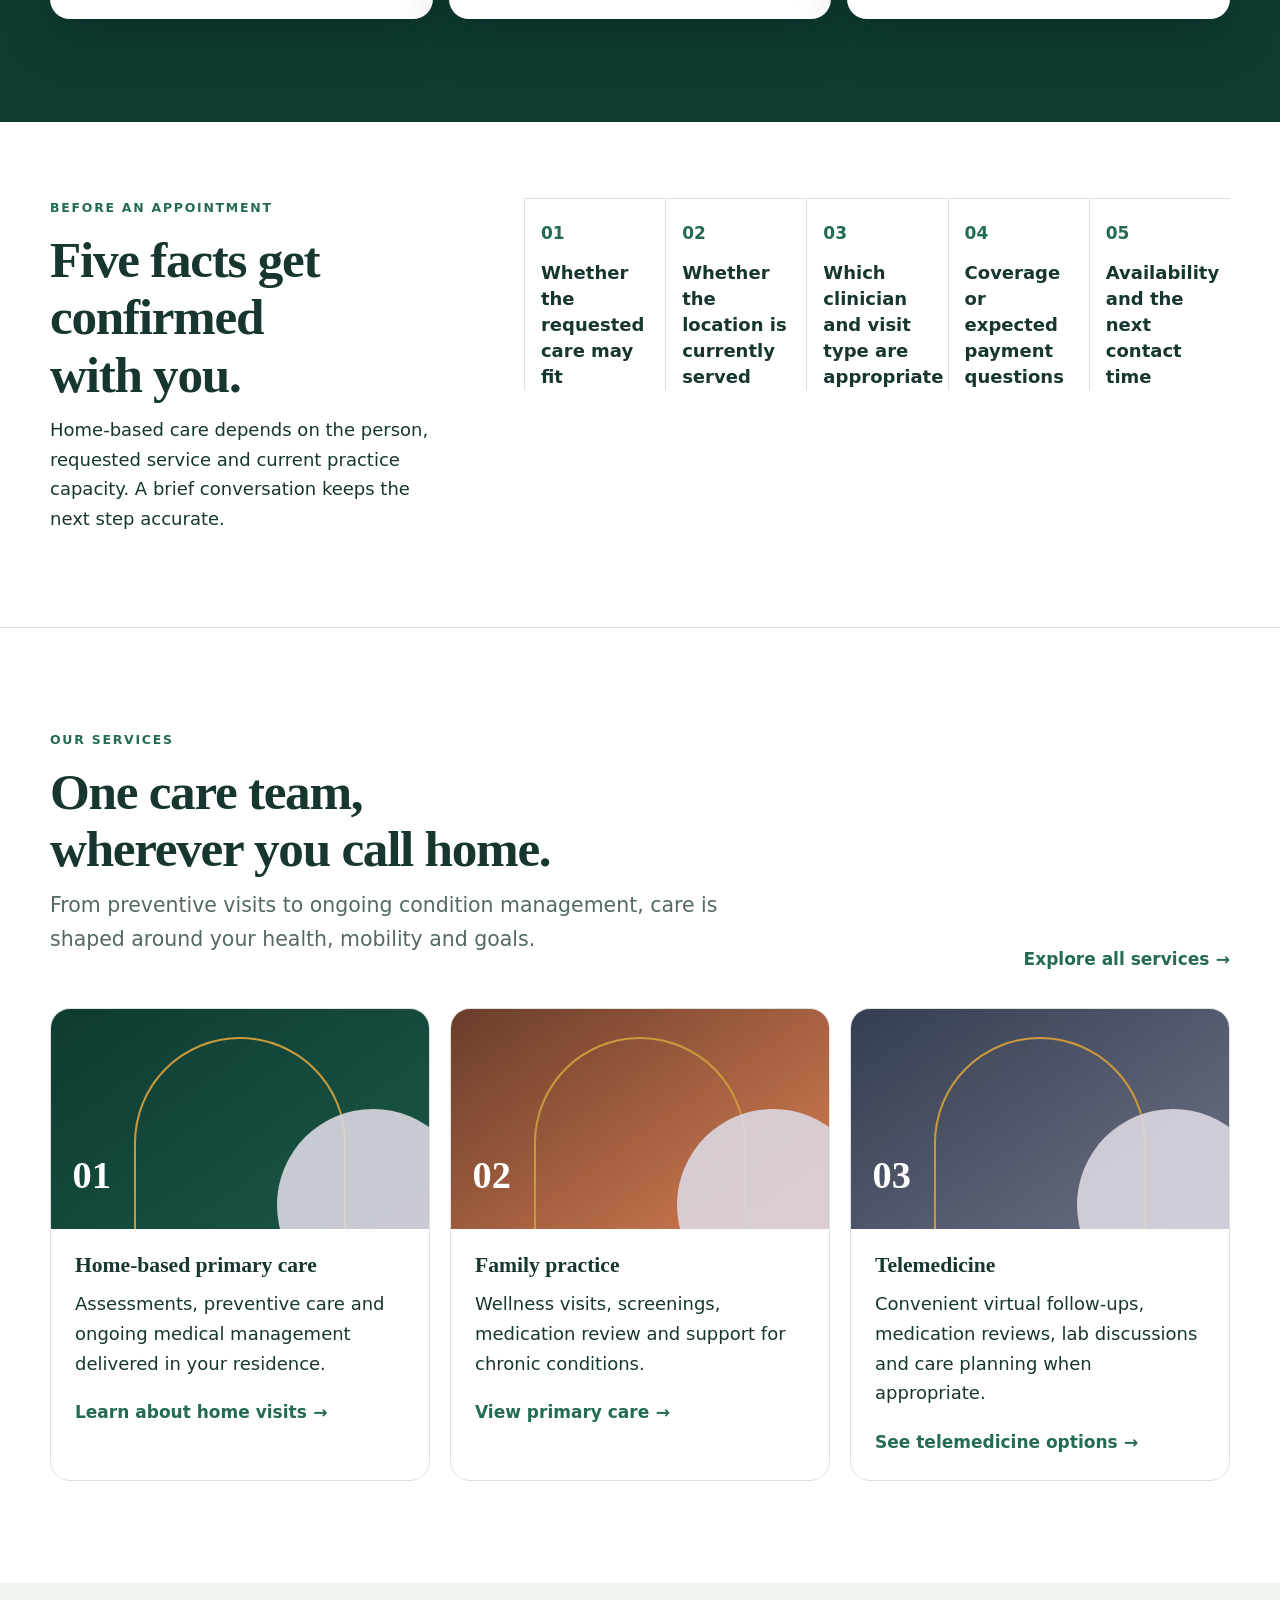
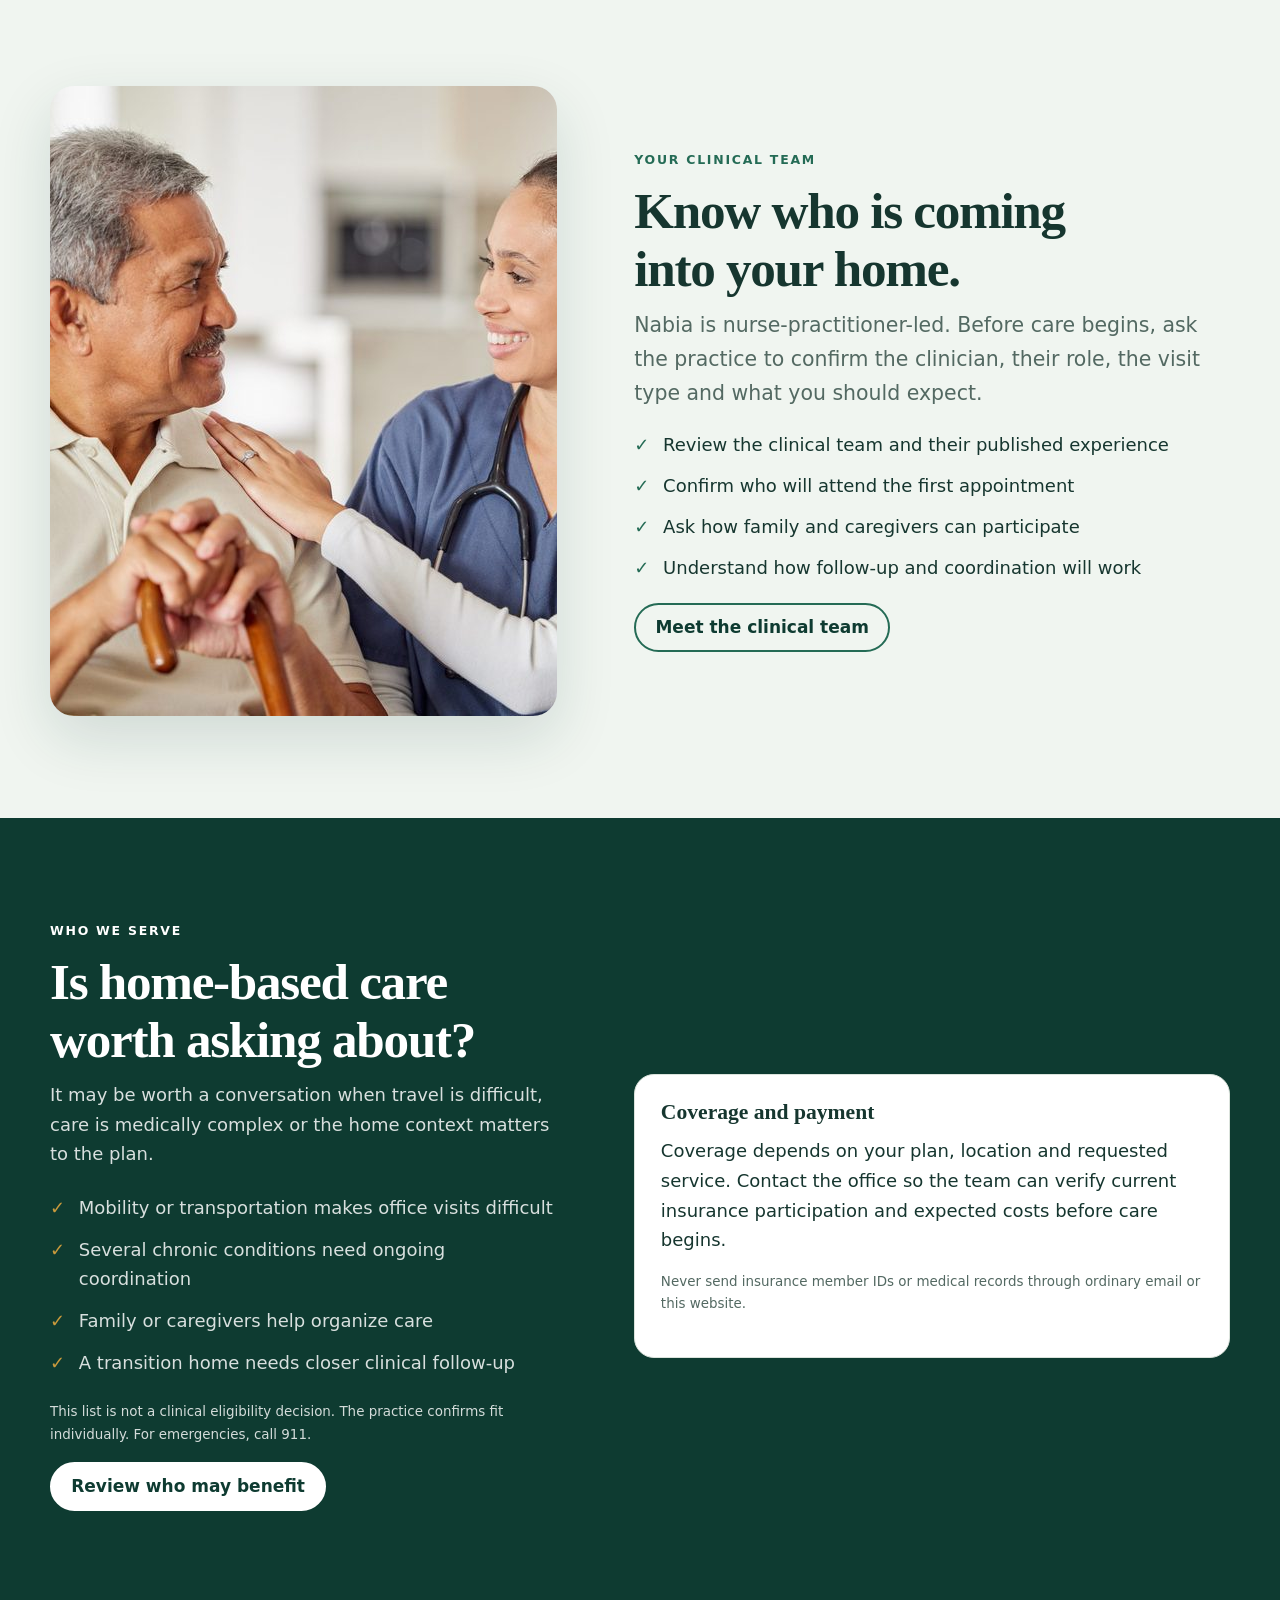
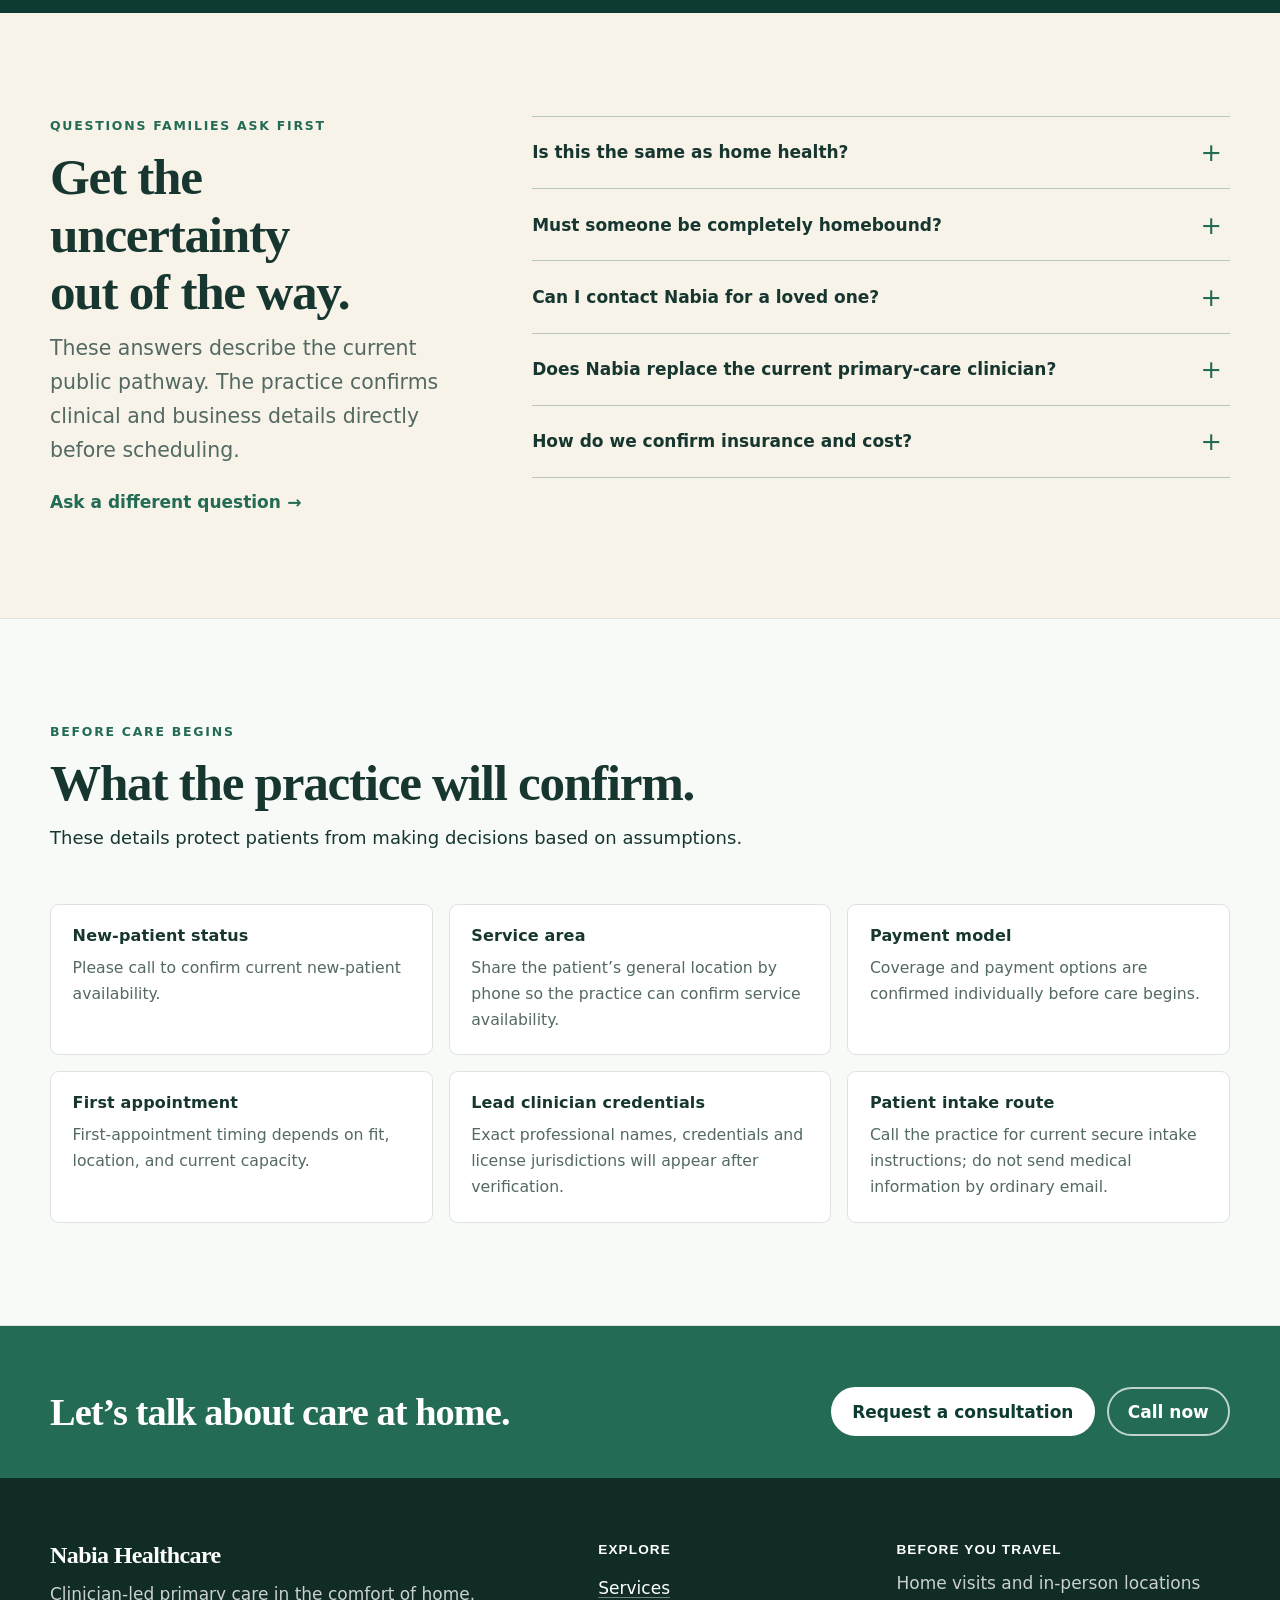
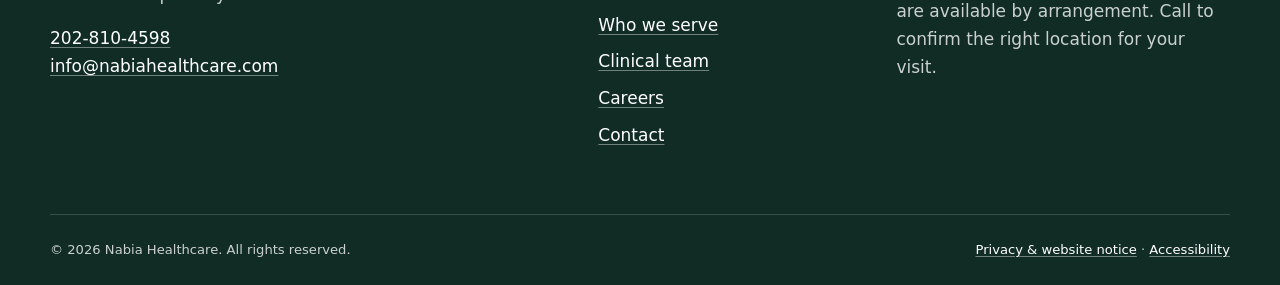
==== commit 43563f03: "fix: keep favicon inside Pages project route" ====
--- a/index.html
+++ b/index.html
@@ -8,6 +8,7 @@
   <title>Nabia Healthcare | Home-Based Primary Care</title>
   <meta name="description" content="Nurse-practitioner-led primary care at home for adults with chronic conditions, complex needs or difficulty traveling to an office.">
   <link rel="canonical" href="https://nabiahealthcare.com/">
+  <link rel="icon" href="favicon.ico" sizes="any">
   <meta property="og:title" content="Nabia Healthcare | Care that comes to you">
   <meta property="og:description" content="Personalized medical care at home, by telemedicine and through coordinated primary care.">
   <meta property="og:type" content="website">
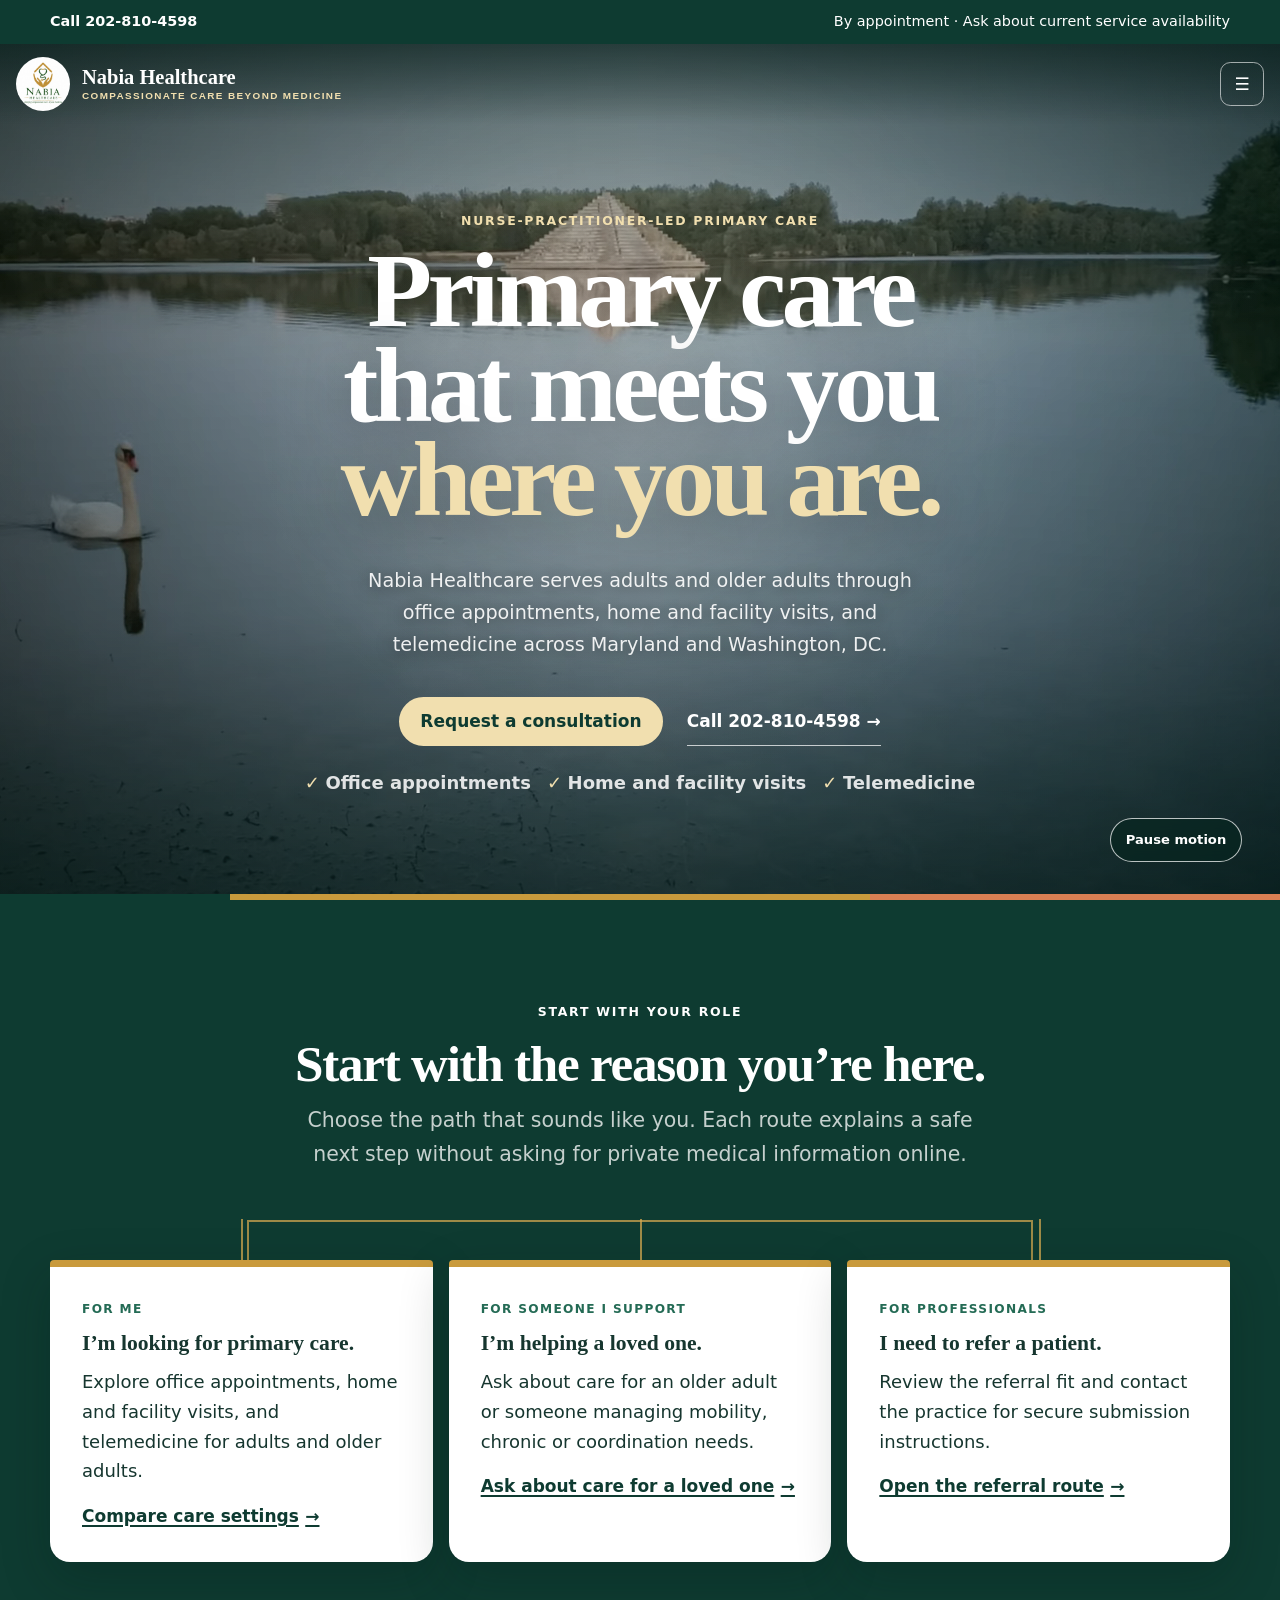
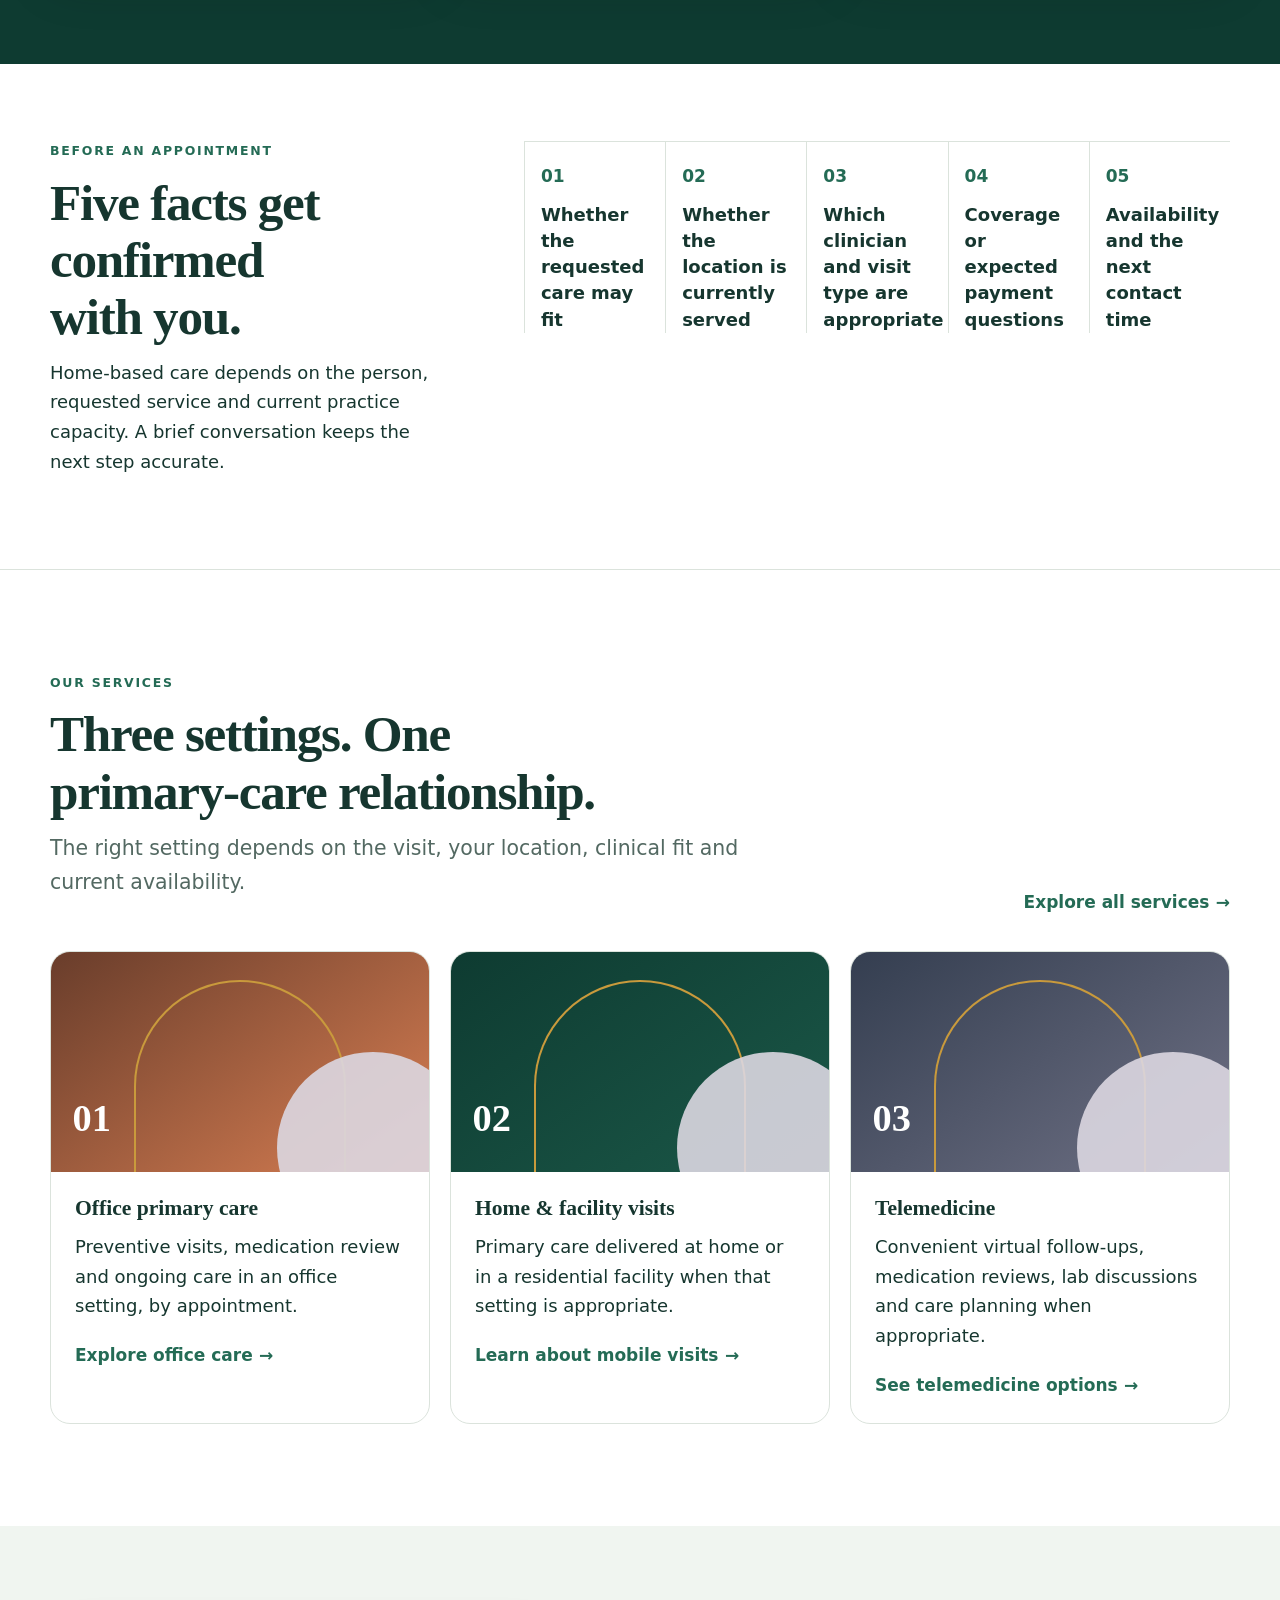
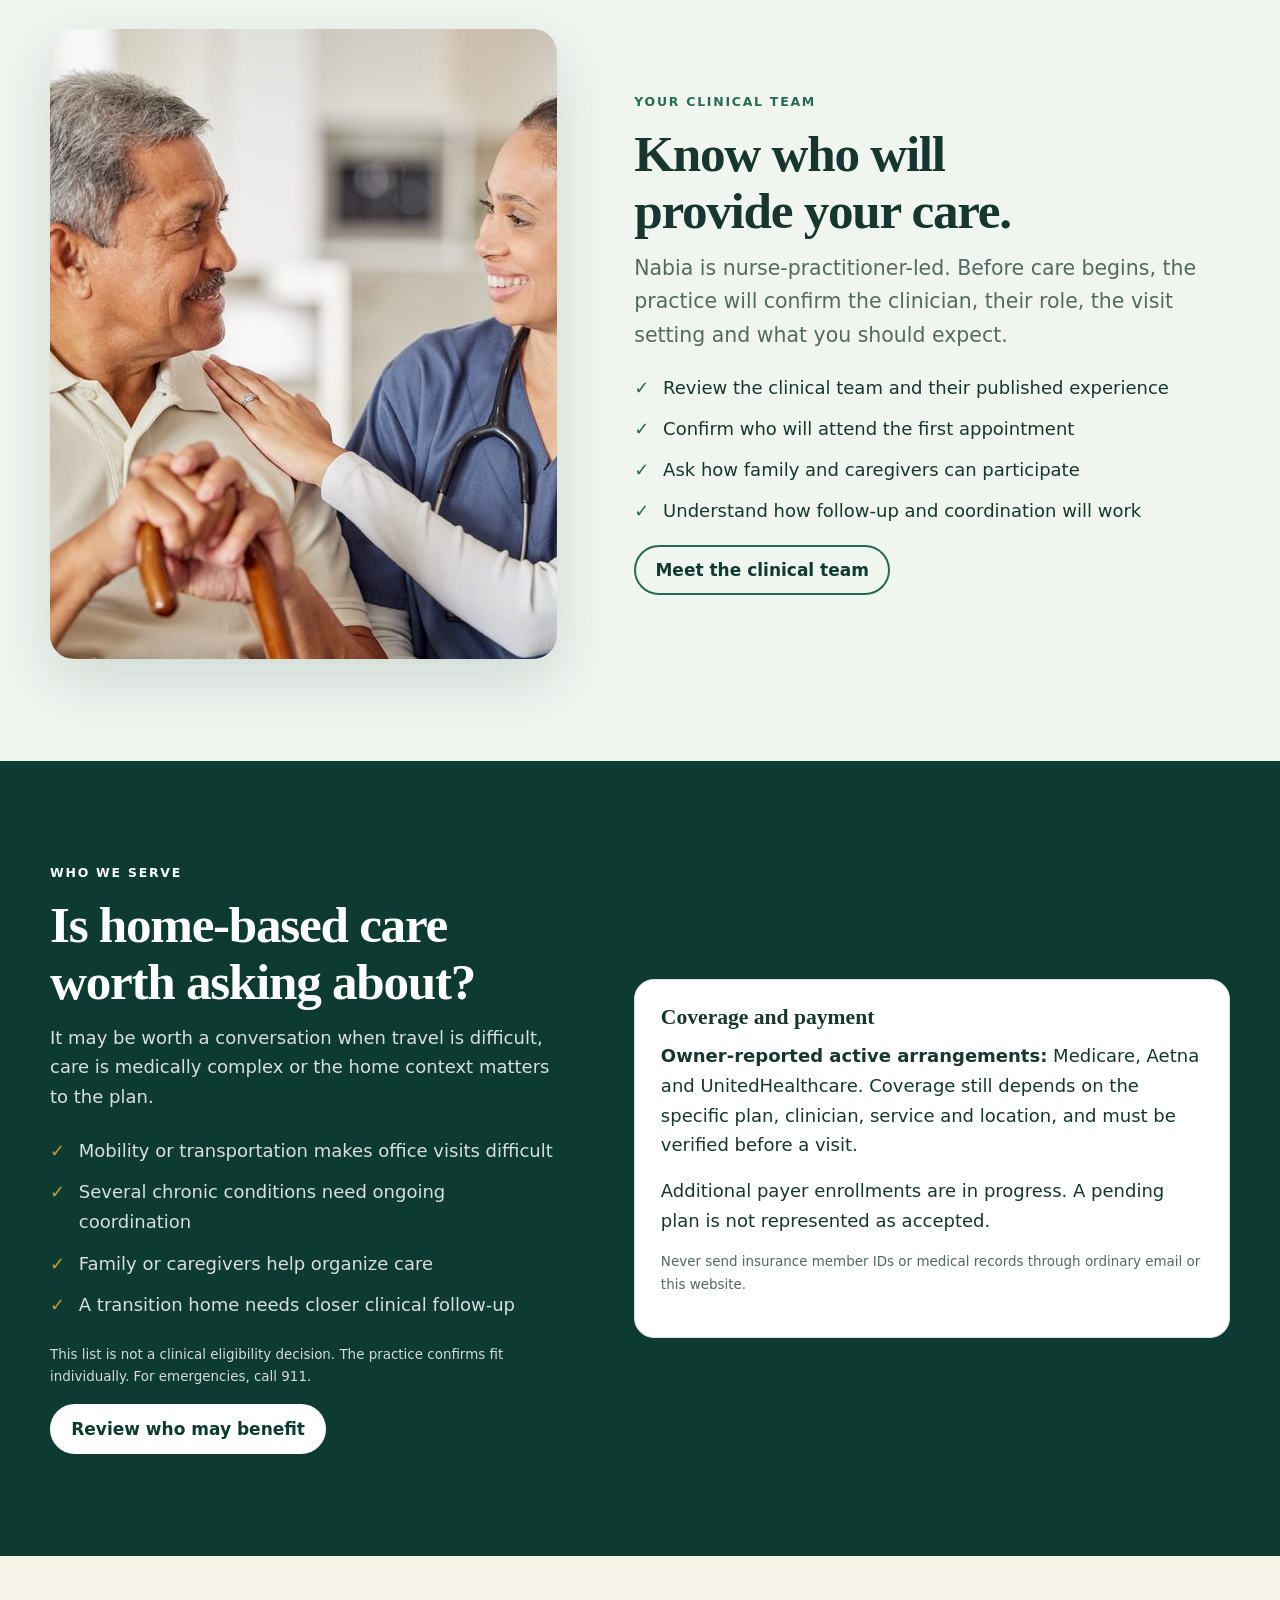
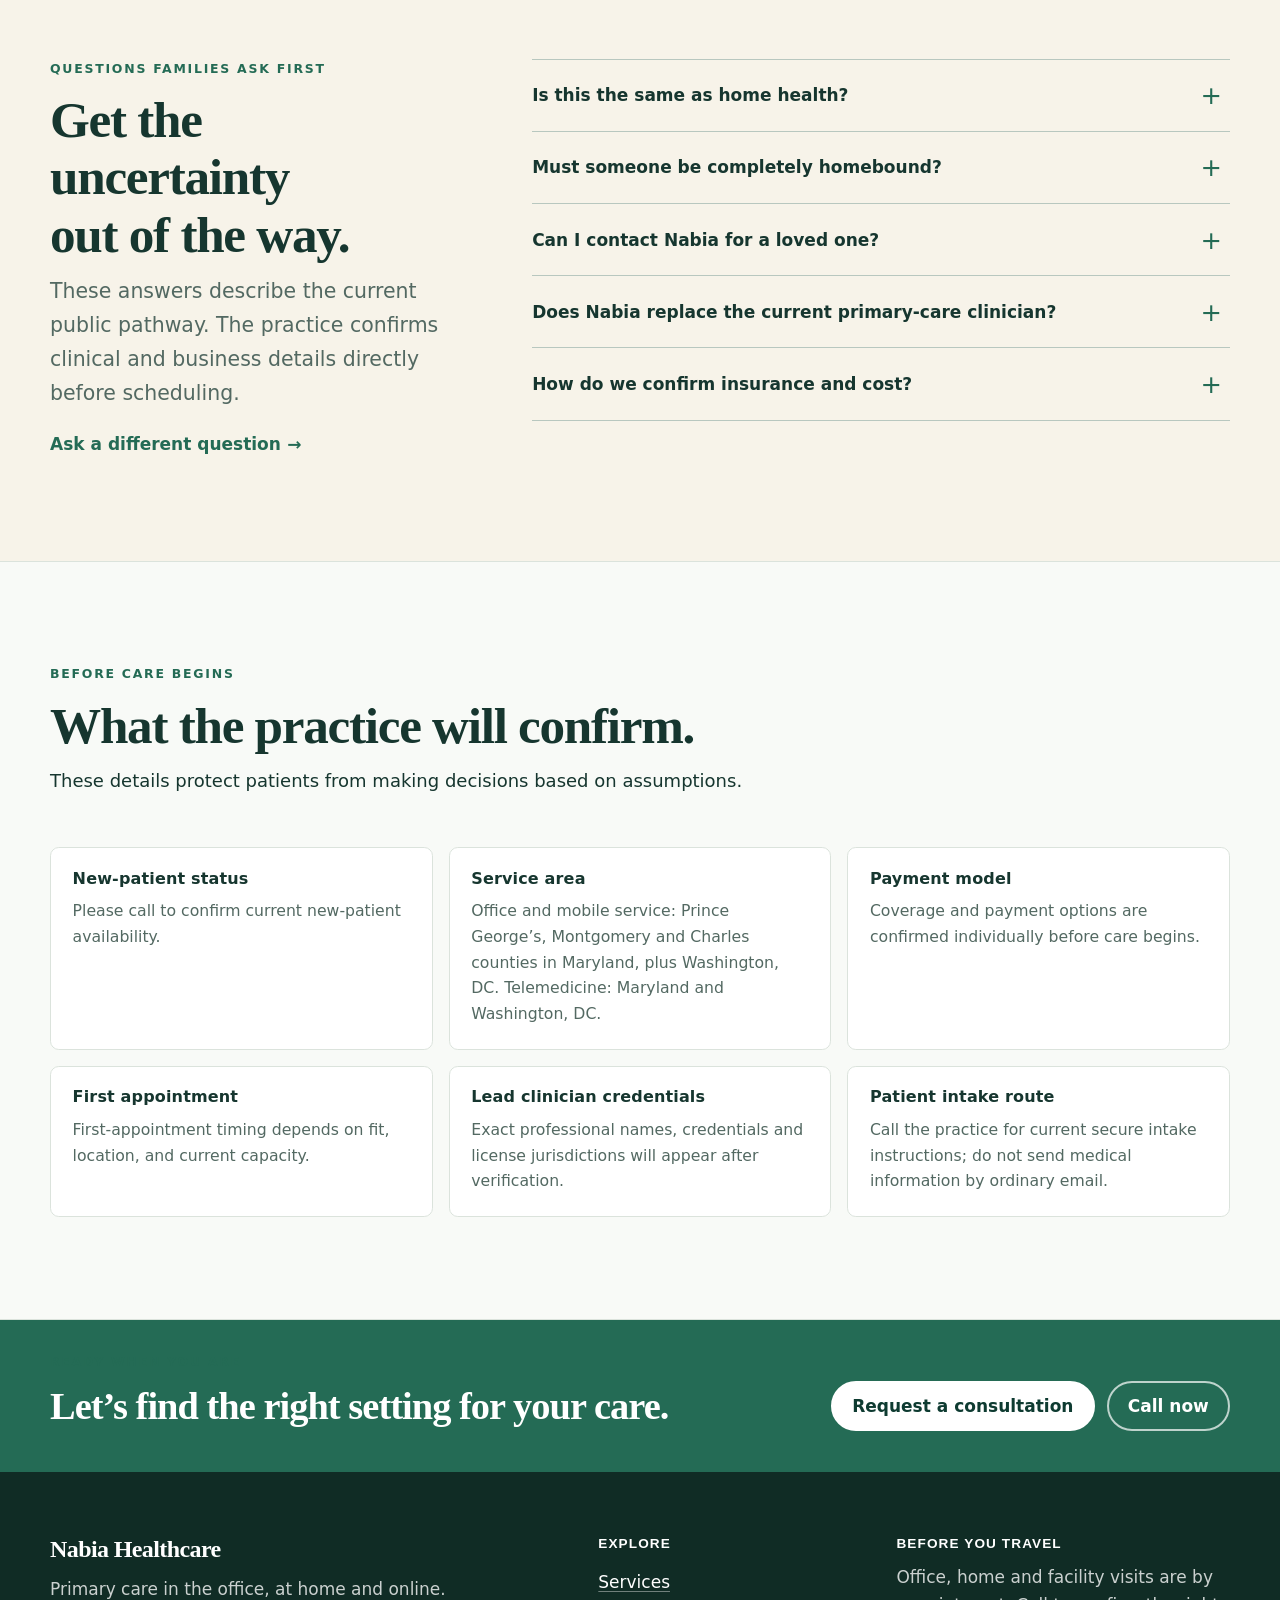
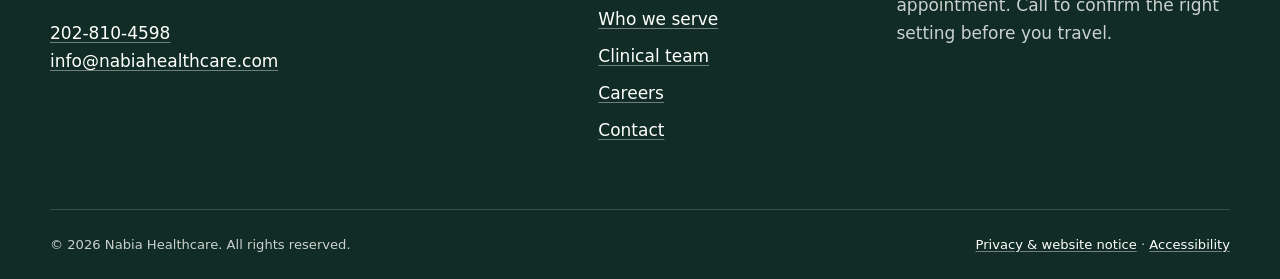
==== commit 95ac7a4e: "feat: apply July 25 owner review" ====
--- a/index.html
+++ b/index.html
@@ -5,16 +5,16 @@
   <meta name="viewport" content="width=device-width, initial-scale=1">
   <meta name="referrer" content="no-referrer">
   <meta http-equiv="Content-Security-Policy" content="default-src 'self'; base-uri 'self'; connect-src 'none'; font-src 'self'; form-action 'self' mailto:; frame-src 'none'; img-src 'self' data:; manifest-src 'self'; media-src 'self'; object-src 'none'; script-src 'self' 'sha256-T7D8QpWen45HVB629J/kuU2vk8e2bzvzKRarYNp/gFs='; style-src 'self'; worker-src 'none'">
-  <title>Nabia Healthcare | Home-Based Primary Care</title>
-  <meta name="description" content="Nurse-practitioner-led primary care at home for adults with chronic conditions, complex needs or difficulty traveling to an office.">
+  <title>Nabia Healthcare | Primary Care in the Office, at Home &amp; Online</title>
+  <meta name="description" content="Nurse-practitioner-led primary care for adults and older adults through office appointments, home and facility visits, and telemedicine.">
   <link rel="canonical" href="https://nabiahealthcare.com/">
   <link rel="icon" href="favicon.ico" sizes="any">
-  <meta property="og:title" content="Nabia Healthcare | Care that comes to you">
-  <meta property="og:description" content="Personalized medical care at home, by telemedicine and through coordinated primary care.">
+  <meta property="og:title" content="Nabia Healthcare | Primary care where you are">
+  <meta property="og:description" content="Office primary care, home and facility visits, and telemedicine for adults and older adults.">
   <meta property="og:type" content="website">
   <meta property="og:url" content="https://nabiahealthcare.com/">
   <meta name="theme-color" content="#123e33">
-  <link rel="stylesheet" href="assets/styles.css?v=20260719-careers-1">
+  <link rel="stylesheet" href="assets/styles.css?v=20260725-owner-reply-1">
   <script type="application/ld+json">
   {
     "@context": "https://schema.org",
@@ -60,17 +60,17 @@
     <section class="hero">
       <div class="hero-grid">
         <div class="hero-copy">
-          <p class="eyebrow">Nurse-practitioner-led care at home</p>
-          <h1>Primary care that begins <em>where you live.</em></h1>
-          <p class="lede">Nabia Healthcare brings thoughtful, clinician-led care into the home for adults with chronic conditions, complex needs or difficulty traveling to an office.</p>
+          <p class="eyebrow">Nurse-practitioner-led primary care</p>
+          <h1>Primary care that meets you <em>where you are.</em></h1>
+          <p class="lede">Nabia Healthcare serves adults and older adults through office appointments, home and facility visits, and telemedicine across Maryland and Washington, DC.</p>
           <div class="hero-actions">
             <a class="button" href="contact.html">Request a consultation</a>
             <a class="hero-phone" href="tel:+12028104598">Call 202-810-4598 <span aria-hidden="true">→</span></a>
           </div>
           <ul class="trust-line" aria-label="Care highlights">
-            <li>Home-based visits</li>
-            <li>Caregiver coordination</li>
-            <li>Eligibility confirmed individually</li>
+            <li>Office appointments</li>
+            <li>Home and facility visits</li>
+            <li>Telemedicine</li>
           </ul>
         </div>
         <div class="hero-media">
@@ -81,6 +81,10 @@
             </video>
             <button class="hero-video-toggle" type="button" data-hero-video-toggle aria-controls="nabia-lake-window">Pause motion</button>
           </div>
+          <picture class="hero-clinician-picture">
+            <source srcset="assets/media/nabia-clinician-home-hero-v1.webp" type="image/webp">
+            <img src="assets/media/nabia-clinician-home-hero-v1.jpg" alt="A nurse practitioner and an older adult reviewing a care plan together at home" width="1672" height="941">
+          </picture>
         </div>
       </div>
     </section>
@@ -89,11 +93,11 @@
       <div class="container">
         <div class="route-intro">
           <p class="eyebrow">Start with your role</p>
-          <h2 id="route-title">Three ways into the same circle of care.</h2>
-          <p class="lede">Choose the path that sounds like you. Each route explains what to do next without asking for private medical information online.</p>
+          <h2 id="route-title">Start with the reason you’re here.</h2>
+          <p class="lede">Choose the path that sounds like you. Each route explains a safe next step without asking for private medical information online.</p>
         </div>
         <div class="care-routes">
-          <article class="care-route"><p class="route-label">For me</p><h3>I’m looking for care at home.</h3><p>See who may benefit from home-based primary care and what questions to ask before getting started.</p><a class="route-link" href="who-we-serve.html">Explore whether care may fit <span aria-hidden="true">→</span></a></article>
+          <article class="care-route"><p class="route-label">For me</p><h3>I’m looking for primary care.</h3><p>Explore office appointments, home and facility visits, and telemedicine for adults and older adults.</p><a class="route-link" href="services.html">Compare care settings <span aria-hidden="true">→</span></a></article>
           <article class="care-route"><p class="route-label">For someone I support</p><h3>I’m helping a loved one.</h3><p>Ask about care for an older adult or someone managing mobility, chronic or coordination needs.</p><a class="route-link" href="contact.html#consultation">Ask about care for a loved one <span aria-hidden="true">→</span></a></article>
           <article class="care-route"><p class="route-label">For professionals</p><h3>I need to refer a patient.</h3><p>Review the referral fit and contact the practice for secure submission instructions.</p><a class="route-link" href="referrals.html">Open the referral route <span aria-hidden="true">→</span></a></article>
         </div>
@@ -122,26 +126,26 @@
         <div class="section-heading">
           <div>
             <p class="eyebrow">Our services</p>
-            <h2 id="services-title">One care team, wherever you call home.</h2>
-            <p class="lede">From preventive visits to ongoing condition management, care is shaped around your health, mobility and goals.</p>
+            <h2 id="services-title">Three settings. One primary-care relationship.</h2>
+            <p class="lede">The right setting depends on the visit, your location, clinical fit and current availability.</p>
           </div>
           <a class="text-link" href="services.html">Explore all services</a>
         </div>
         <div class="grid-3">
           <article class="card service-card">
-            <div class="service-sigil service-sigil-home" aria-hidden="true"><span>01</span></div>
+            <div class="service-sigil service-sigil-primary" aria-hidden="true"><span>01</span></div>
             <div class="card-body">
-              <h3>Home-based primary care</h3>
-              <p>Assessments, preventive care and ongoing medical management delivered in your residence.</p>
-              <a class="text-link" href="services.html#home-care">Learn about home visits</a>
+              <h3>Office primary care</h3>
+              <p>Preventive visits, medication review and ongoing care in an office setting, by appointment.</p>
+              <a class="text-link" href="services.html#primary-care">Explore office care</a>
             </div>
           </article>
           <article class="card service-card">
-            <div class="service-sigil service-sigil-primary" aria-hidden="true"><span>02</span></div>
+            <div class="service-sigil service-sigil-home" aria-hidden="true"><span>02</span></div>
             <div class="card-body">
-              <h3>Family practice</h3>
-              <p>Wellness visits, screenings, medication review and support for chronic conditions.</p>
-              <a class="text-link" href="services.html#primary-care">View primary care</a>
+              <h3>Home &amp; facility visits</h3>
+              <p>Primary care delivered at home or in a residential facility when that setting is appropriate.</p>
+              <a class="text-link" href="services.html#home-care">Learn about mobile visits</a>
             </div>
           </article>
           <article class="card service-card">
@@ -163,8 +167,8 @@
         </div>
         <div>
           <p class="eyebrow">Your clinical team</p>
-          <h2 id="why-title">Know who is coming into your home.</h2>
-          <p class="lede">Nabia is nurse-practitioner-led. Before care begins, ask the practice to confirm the clinician, their role, the visit type and what you should expect.</p>
+          <h2 id="why-title">Know who will provide your care.</h2>
+          <p class="lede">Nabia is nurse-practitioner-led. Before care begins, the practice will confirm the clinician, their role, the visit setting and what you should expect.</p>
           <ul class="check-list">
             <li>Review the clinical team and their published experience</li>
             <li>Confirm who will attend the first appointment</li>
@@ -193,7 +197,8 @@
         </div>
         <div class="card">
           <h3>Coverage and payment</h3>
-          <p>Coverage depends on your plan, location and requested service. Contact the office so the team can verify current insurance participation and expected costs before care begins.</p>
+          <p><strong>Owner-reported active arrangements:</strong> Medicare, Aetna and UnitedHealthcare. Coverage still depends on the specific plan, clinician, service and location, and must be verified before a visit.</p>
+          <p>Additional payer enrollments are in progress. A pending plan is not represented as accepted.</p>
           <p class="fine-print">Never send insurance member IDs or medical records through ordinary email or this website.</p>
         </div>
       </div>
@@ -234,7 +239,7 @@
 
     <section class="band">
       <div class="container band-inner">
-        <div><p class="eyebrow">Ready when you are</p><h2>Let’s talk about care at home.</h2></div>
+        <div><p class="eyebrow">Ready when you are</p><h2>Let’s find the right setting for your care.</h2></div>
         <div class="button-row"><a class="button button-light" href="contact.html">Request a consultation</a><a class="button button-outline-light" href="tel:+12028104598">Call now</a></div>
       </div>
     </section>
@@ -243,14 +248,14 @@
   <footer class="site-footer">
     <div class="container">
       <div class="footer-grid">
-        <div><h2>Nabia Healthcare</h2><p>Clinician-led primary care in the comfort of home.</p><p><a href="tel:+12028104598">202-810-4598</a><br><a href="mailto:info@nabiahealthcare.com">info@nabiahealthcare.com</a></p></div>
+        <div><h2>Nabia Healthcare</h2><p>Primary care in the office, at home and online.</p><p><a href="tel:+12028104598">202-810-4598</a><br><a href="mailto:info@nabiahealthcare.com">info@nabiahealthcare.com</a></p></div>
         <div><h3>Explore</h3><ul class="footer-links"><li><a href="services.html">Services</a></li><li><a href="who-we-serve.html">Who we serve</a></li><li><a href="our-team.html">Clinical team</a></li><li><a href="careers.html">Careers</a></li><li><a href="contact.html">Contact</a></li></ul></div>
-        <div><h3>Before you travel</h3><p>Home visits and in-person locations are available by arrangement. Call to confirm the right location for your visit.</p></div>
+        <div><h3>Before you travel</h3><p>Office, home and facility visits are by appointment. Call to confirm the right setting before you travel.</p></div>
       </div>
       <div class="footer-bottom"><span>© <span data-year>2026</span> Nabia Healthcare. All rights reserved.</span><span><a href="privacy.html">Privacy & website notice</a> · <a href="contact.html#accessibility">Accessibility</a></span></div>
     </div>
   </footer>
-  <script src="assets/owner-content.js" defer></script>
-  <script src="assets/site.js" defer></script>
+  <script src="assets/owner-content.js?v=20260725-owner-reply-1" defer></script>
+  <script src="assets/site.js?v=20260725-owner-reply-1" defer></script>
 </body>
 </html>
--- a/assets/styles.css
+++ b/assets/styles.css
@@ -482,6 +482,65 @@
   object-position: center;
 }
 
+.hero-clinician-picture {
+  position: absolute;
+  inset: 0;
+  display: none;
+  width: 100%;
+  height: 100%;
+}
+
+.hero-clinician-picture img {
+  display: block;
+  width: 100%;
+  height: 100%;
+  object-fit: cover;
+  object-position: 62% center;
+}
+
+.hero-variant-clinician .hero-video-frame {
+  display: none;
+}
+
+.hero-variant-clinician .hero-clinician-picture {
+  display: block;
+}
+
+.hero-variant-clinician .hero-media {
+  background-image: url("media/nabia-clinician-home-hero-v1.jpg");
+  background-position: 62% center;
+}
+
+.hero-variant-clinician .hero-media::after {
+  content: "";
+  position: absolute;
+  z-index: 1;
+  inset: 0;
+  pointer-events: none;
+  background:
+    linear-gradient(90deg, rgba(4, 28, 24, 0.92) 0%, rgba(4, 28, 24, 0.72) 34%, rgba(4, 28, 24, 0.24) 63%, rgba(4, 28, 24, 0.18) 100%),
+    linear-gradient(180deg, rgba(4, 28, 24, 0.32), transparent 52%, rgba(4, 28, 24, 0.48));
+}
+
+.hero-variant-clinician .hero-copy {
+  align-items: flex-start;
+  text-align: left;
+}
+
+.hero-variant-clinician .hero-copy h1 {
+  max-width: 10ch;
+  font-size: clamp(4.2rem, 7vw, 7.4rem);
+}
+
+.hero-variant-clinician .hero-copy .lede {
+  max-width: 37rem;
+  text-wrap: pretty;
+}
+
+.hero-variant-clinician .hero-actions {
+  justify-content: flex-start;
+}
+
 .hero-video-toggle {
   position: absolute;
   right: clamp(1rem, 3vw, 3rem);
@@ -1996,9 +2055,32 @@
 
     .home-page .trust-line { gap: 0.35rem 0.8rem; }
 
-    .home-page .hero-video {
-      object-position: 53% center;
-    }
+      .home-page .hero-video {
+        object-position: 53% center;
+      }
+
+      .hero-variant-clinician .hero-clinician-picture img,
+      .hero-variant-clinician .hero-media {
+        object-position: 68% center;
+        background-position: 68% center;
+      }
+
+      .hero-variant-clinician .hero-media::after {
+        background:
+          linear-gradient(180deg, rgba(4, 28, 24, 0.64) 0%, rgba(4, 28, 24, 0.28) 34%, rgba(4, 28, 24, 0.76) 76%, rgba(4, 28, 24, 0.92) 100%),
+          linear-gradient(90deg, rgba(4, 28, 24, 0.66), rgba(4, 28, 24, 0.1));
+      }
+
+      .hero-variant-clinician .hero-copy {
+        justify-content: flex-end;
+        padding-top: 16rem;
+        text-align: left;
+      }
+
+      .hero-variant-clinician .hero-copy h1 {
+        max-width: 11ch;
+        font-size: clamp(3rem, 13vw, 4.25rem);
+      }
 
   .topbar-inner {
     justify-content: center;
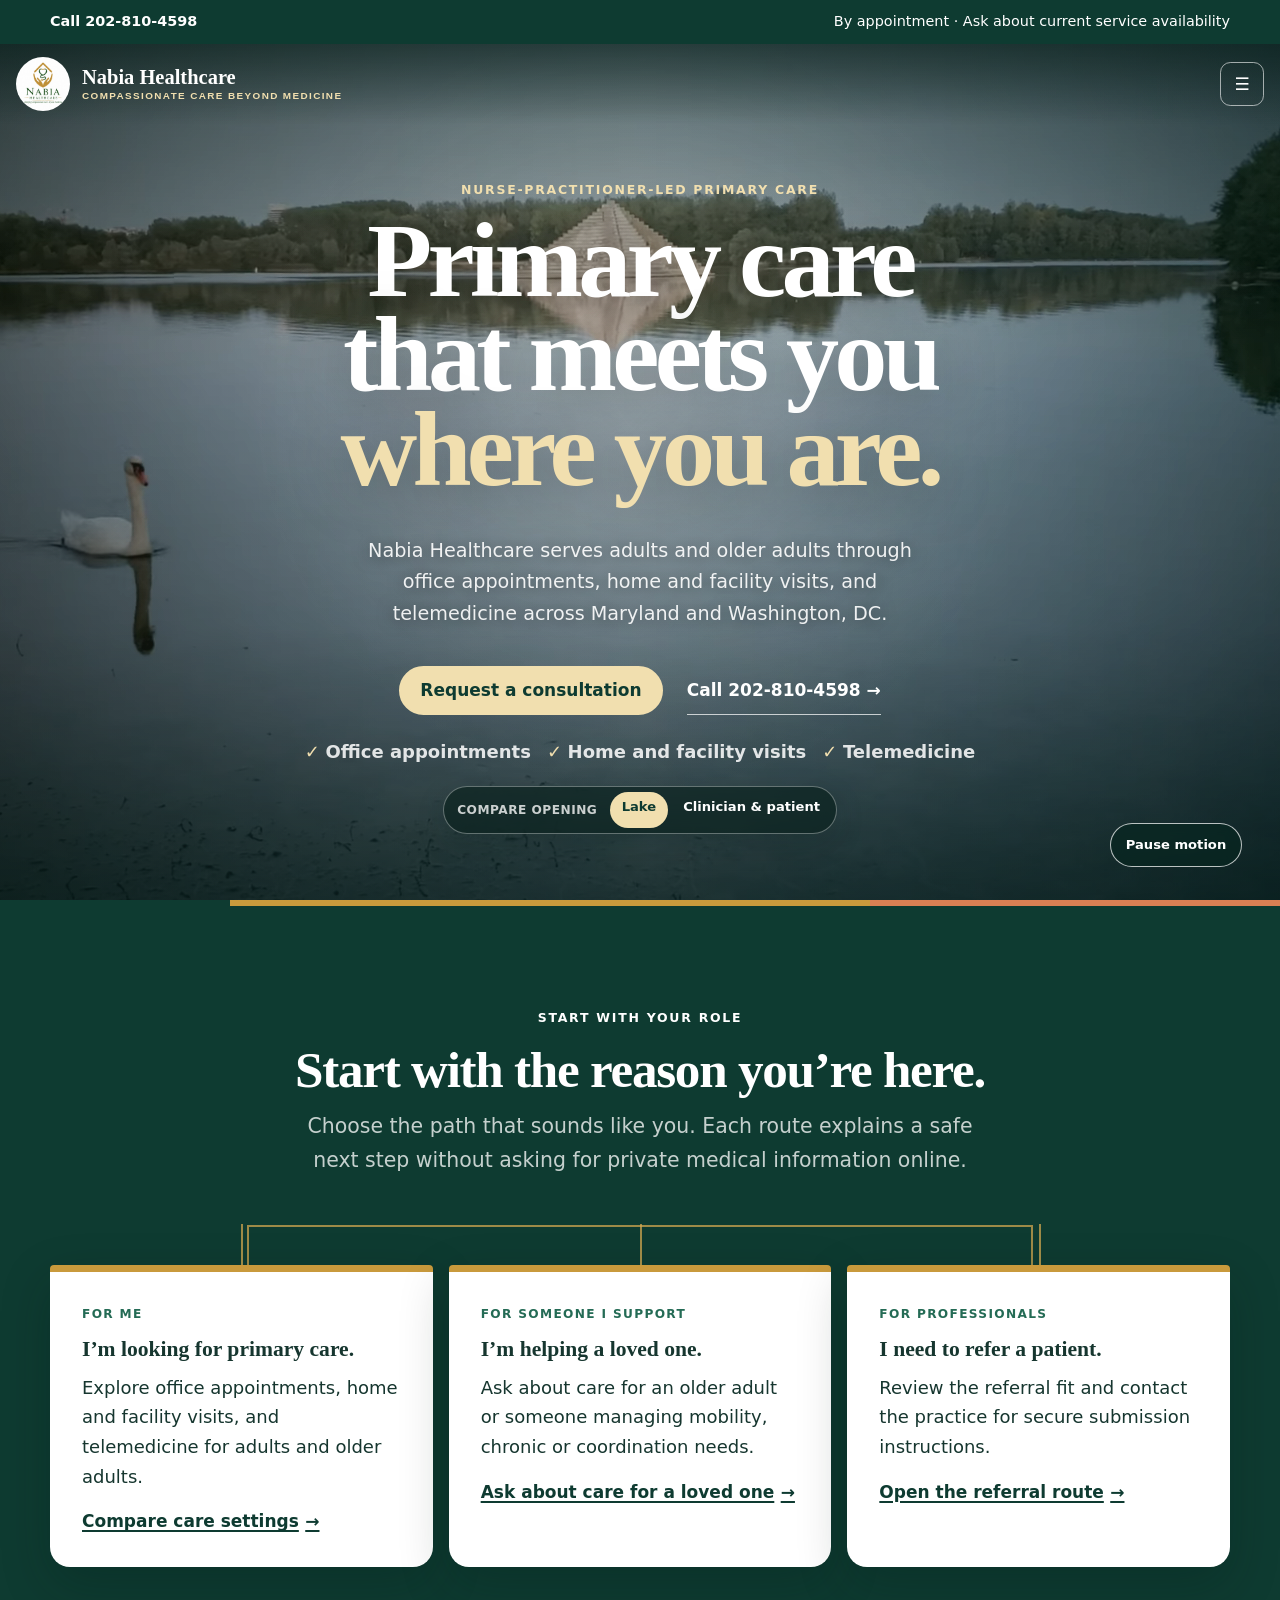
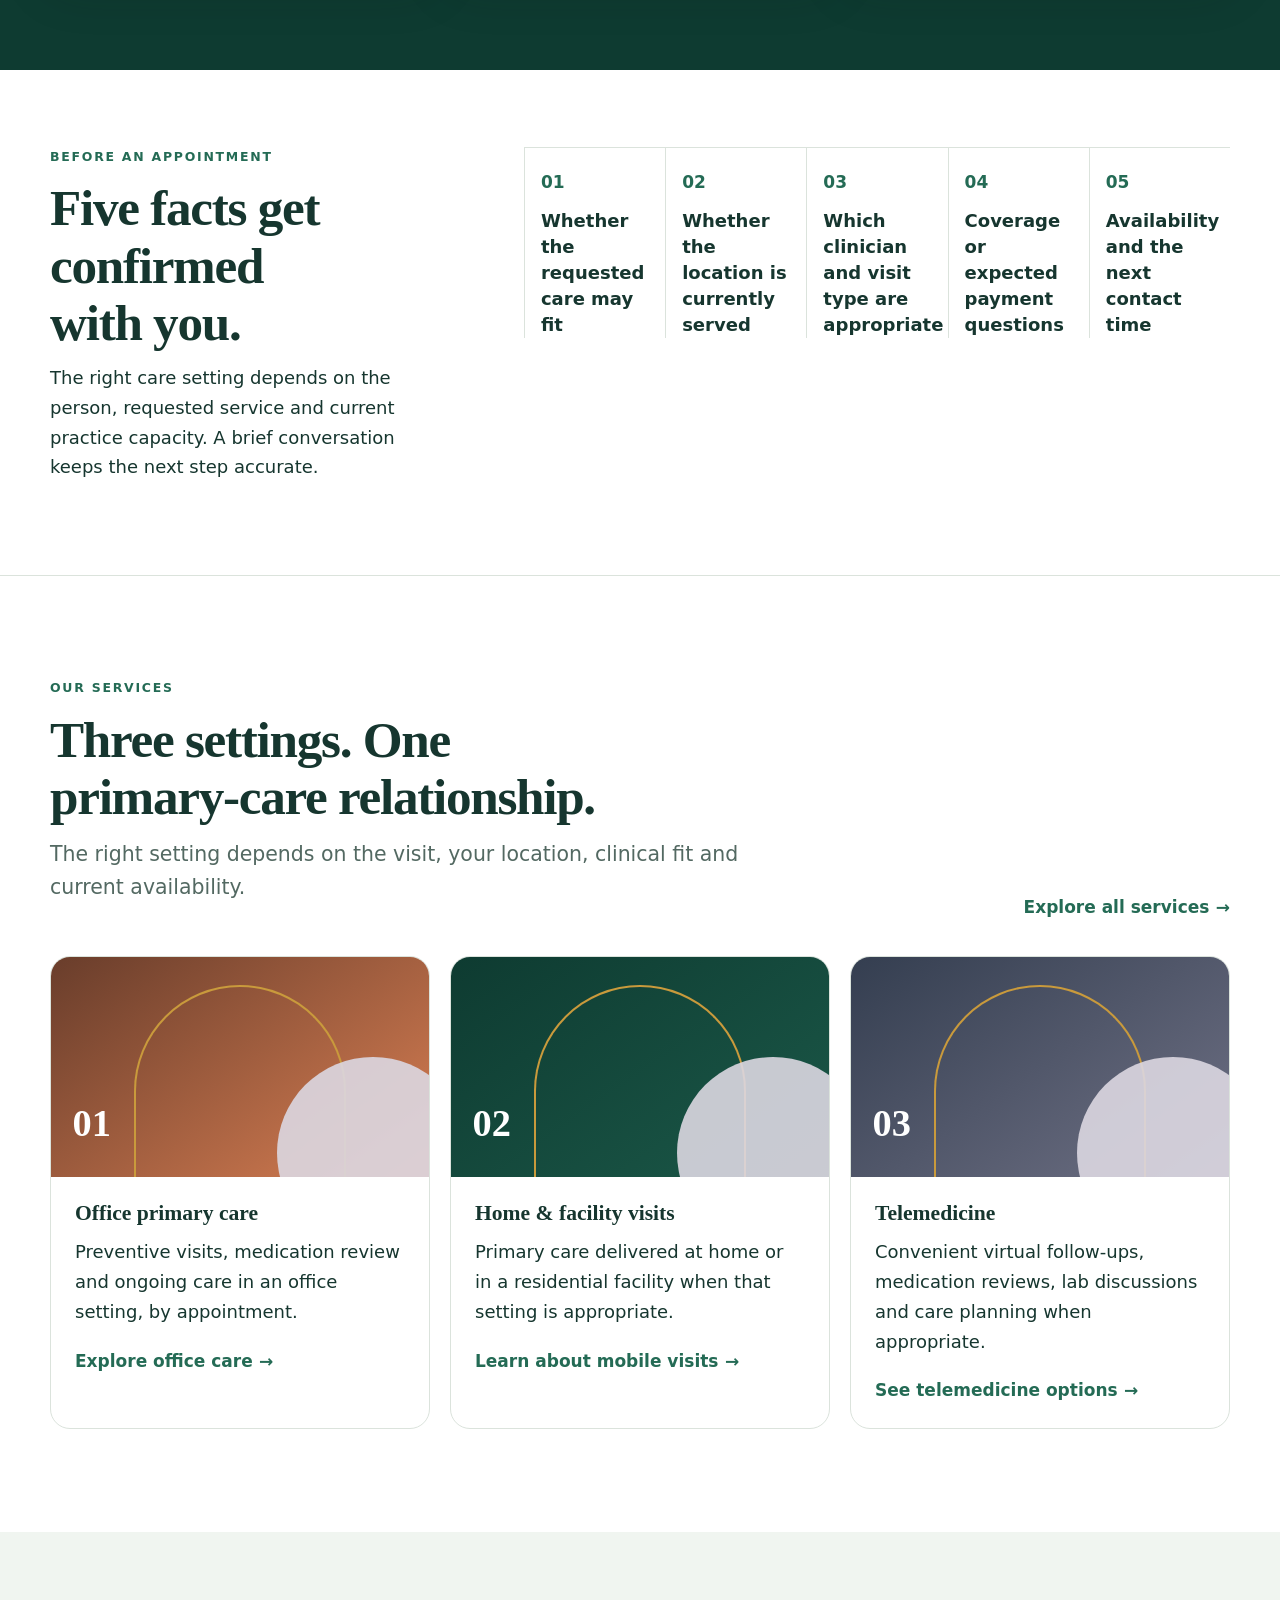
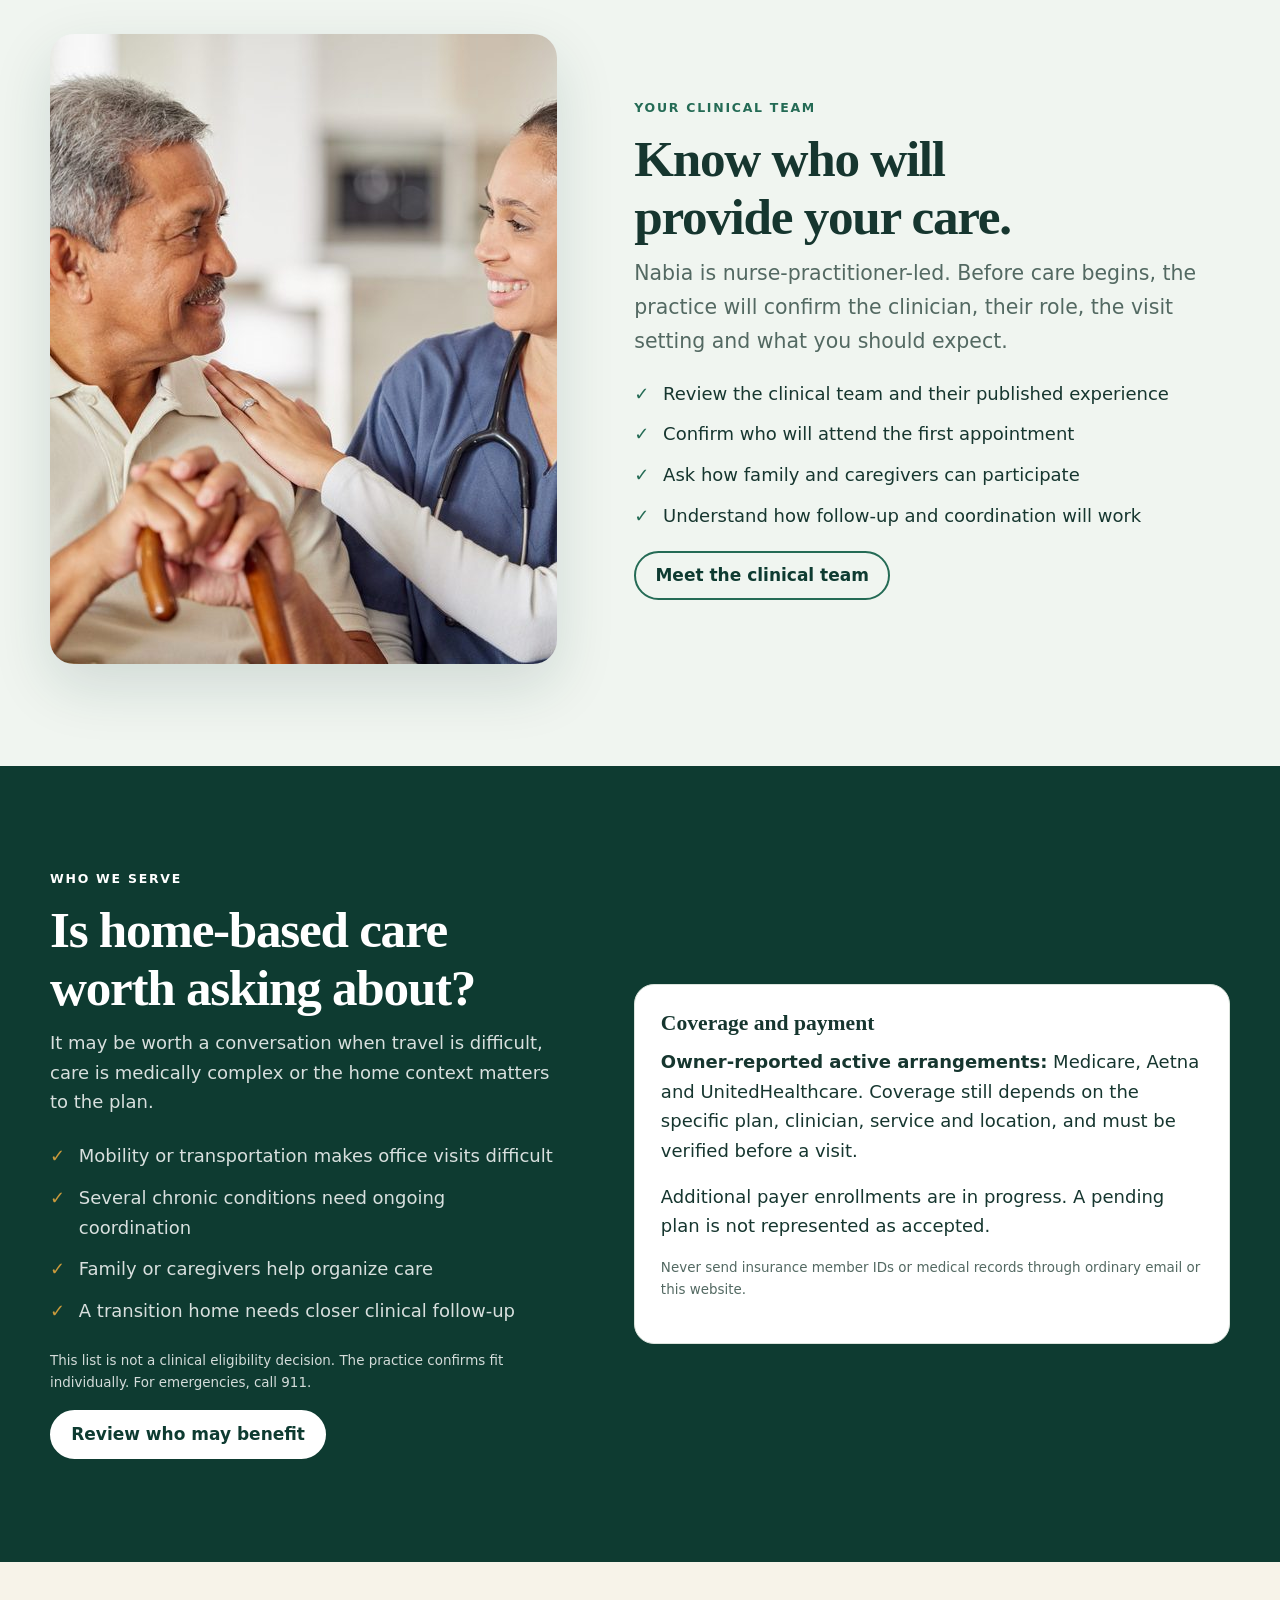
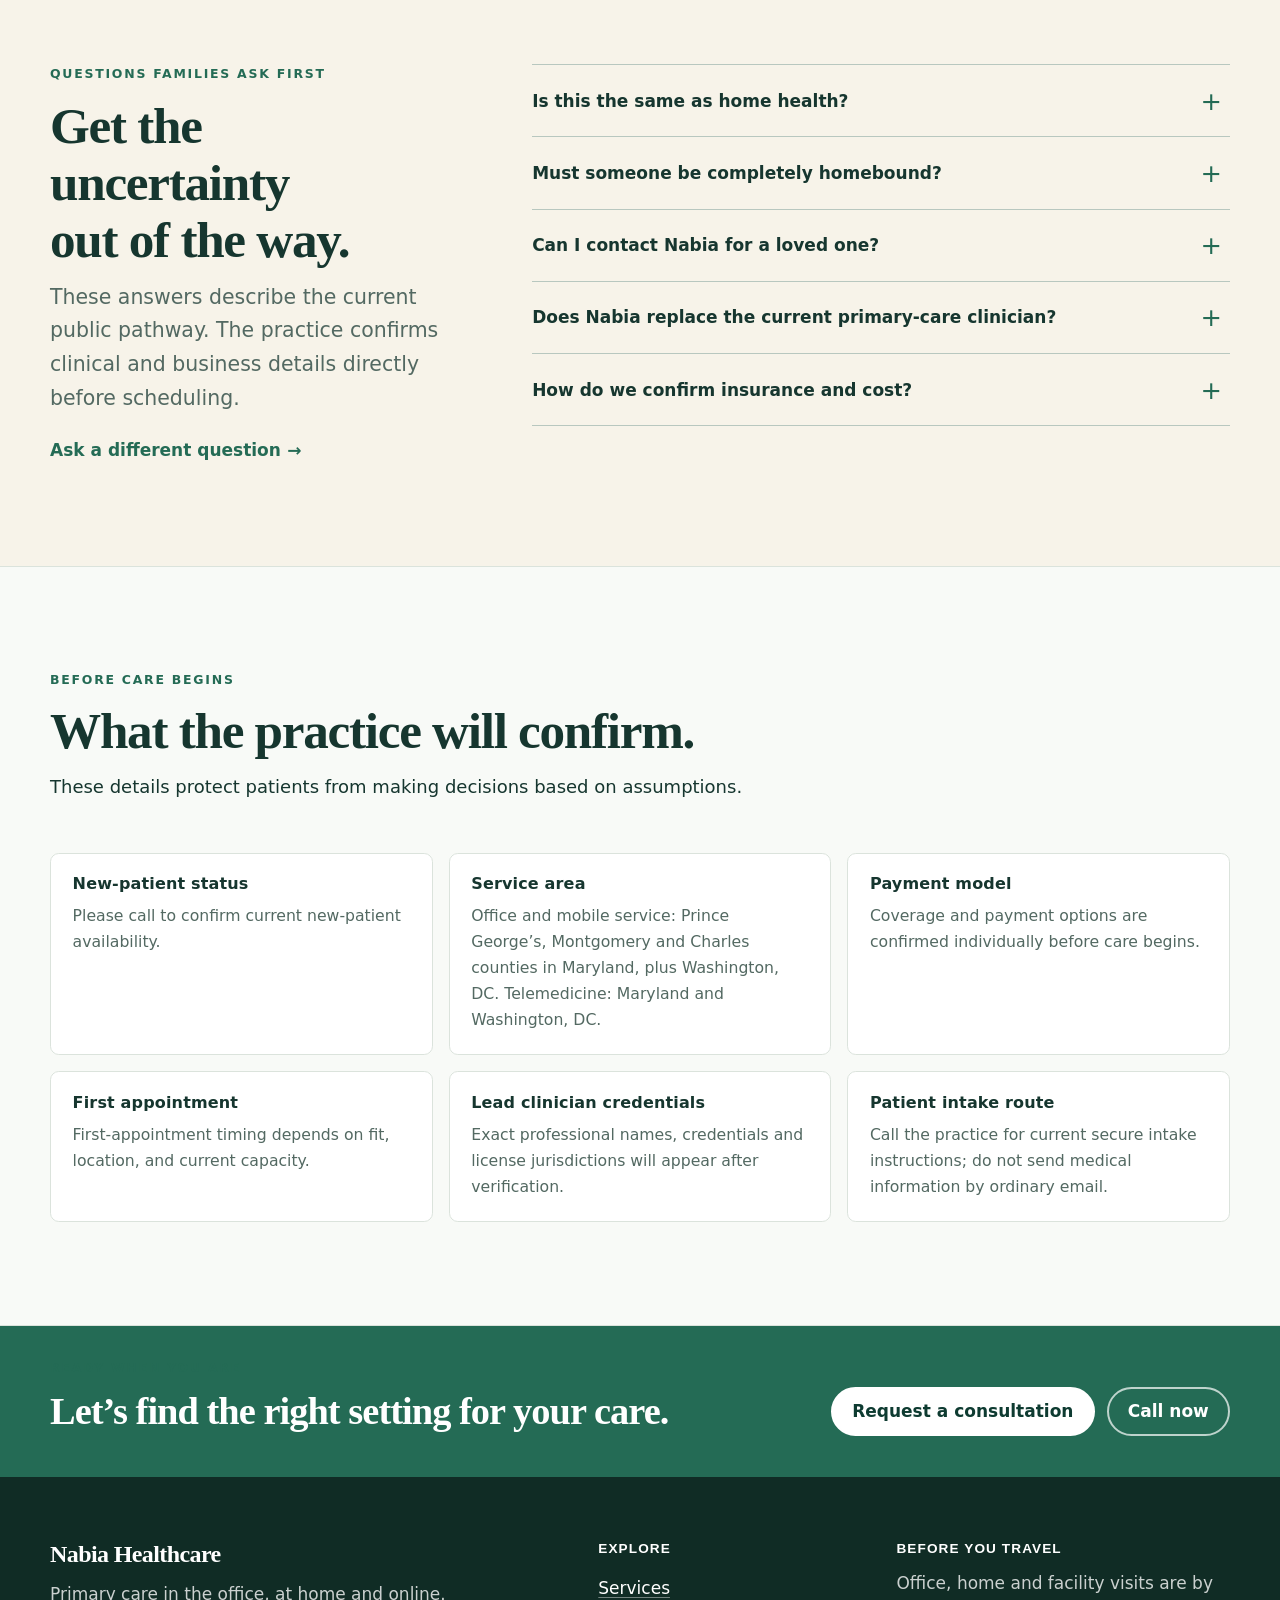
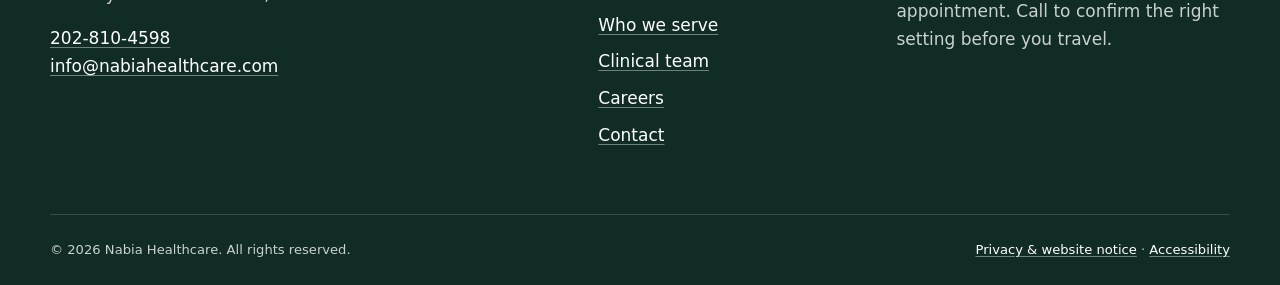
==== commit 91ecbae7: "feat: let owner compare Nabia hero options" ====
--- a/index.html
+++ b/index.html
@@ -72,6 +72,13 @@
             <li>Home and facility visits</li>
             <li>Telemedicine</li>
           </ul>
+          <!-- REVIEW_ONLY_START -->
+          <nav class="hero-comparison" data-review-only data-hero-comparison aria-label="Compare homepage openings">
+            <span>Compare opening</span>
+            <a href="index.html" data-hero-choice="lake">Lake</a>
+            <a href="index.html?hero=clinician" data-hero-choice="clinician">Clinician &amp; patient</a>
+          </nav>
+          <!-- REVIEW_ONLY_END -->
         </div>
         <div class="hero-media">
           <div class="hero-video-frame">
@@ -109,7 +116,7 @@
         <div>
           <p class="eyebrow">Before an appointment</p>
           <h2 id="threshold-title">Five facts get confirmed with you.</h2>
-          <p>Home-based care depends on the person, requested service and current practice capacity. A brief conversation keeps the next step accurate.</p>
+          <p>The right care setting depends on the person, requested service and current practice capacity. A brief conversation keeps the next step accurate.</p>
         </div>
         <dl class="threshold-facts">
           <div><dt>01</dt><dd>Whether the requested care may fit</dd></div>
--- a/assets/styles.css
+++ b/assets/styles.css
@@ -453,6 +453,53 @@
   color: var(--gold-light);
 }
 
+.hero-comparison {
+  display: inline-flex;
+  align-items: center;
+  gap: 0.25rem;
+  margin-top: 1.2rem;
+  padding: 0.3rem;
+  border: 1px solid rgba(255, 255, 255, 0.34);
+  border-radius: 999px;
+  background: rgba(4, 28, 24, 0.58);
+  box-shadow: 0 0.6rem 1.8rem rgba(4, 28, 24, 0.18);
+  backdrop-filter: blur(0.7rem);
+}
+
+.hero-comparison span {
+  padding: 0 0.55rem;
+  color: rgba(255, 255, 255, 0.78);
+  font-size: 0.76rem;
+  font-weight: 800;
+  letter-spacing: 0.04em;
+  text-transform: uppercase;
+}
+
+.hero-comparison a {
+  min-height: 2.25rem;
+  padding: 0.52rem 0.72rem;
+  border-radius: 999px;
+  color: var(--white);
+  font-size: 0.82rem;
+  font-weight: 800;
+  line-height: 1.1;
+  text-decoration: none;
+}
+
+.hero-comparison a:hover {
+  background: rgba(255, 255, 255, 0.14);
+}
+
+.hero-comparison a[aria-current="true"] {
+  color: var(--green-dark);
+  background: var(--gold-light);
+}
+
+.hero-comparison a:focus-visible {
+  outline: 3px solid var(--gold-light);
+  outline-offset: 3px;
+}
+
 .hero-media {
   position: relative;
   z-index: 0;
@@ -2051,13 +2098,34 @@
 
     .home-page .hero-actions { width: 100%; }
 
-    .home-page .hero-actions .button { flex: 1 1 12rem; }
-
-    .home-page .trust-line { gap: 0.35rem 0.8rem; }
-
-      .home-page .hero-video {
-        object-position: 53% center;
+      .home-page .hero-actions .button { flex: 1 1 12rem; }
+
+      .home-page .trust-line { gap: 0.35rem 0.8rem; }
+
+      .hero-comparison {
+        display: grid;
+        grid-template-columns: repeat(2, minmax(0, 1fr));
+        width: 100%;
+        max-width: 22rem;
+        border-radius: 1.25rem;
       }
+
+      .hero-comparison span {
+        grid-column: 1 / -1;
+        padding: 0.4rem 0.55rem 0.15rem;
+        text-align: center;
+      }
+
+      .hero-comparison a {
+        display: grid;
+        min-height: 2.75rem;
+        place-items: center;
+        text-align: center;
+      }
+
+        .home-page .hero-video {
+          object-position: 53% center;
+        }
 
       .hero-variant-clinician .hero-clinician-picture img,
       .hero-variant-clinician .hero-media {
